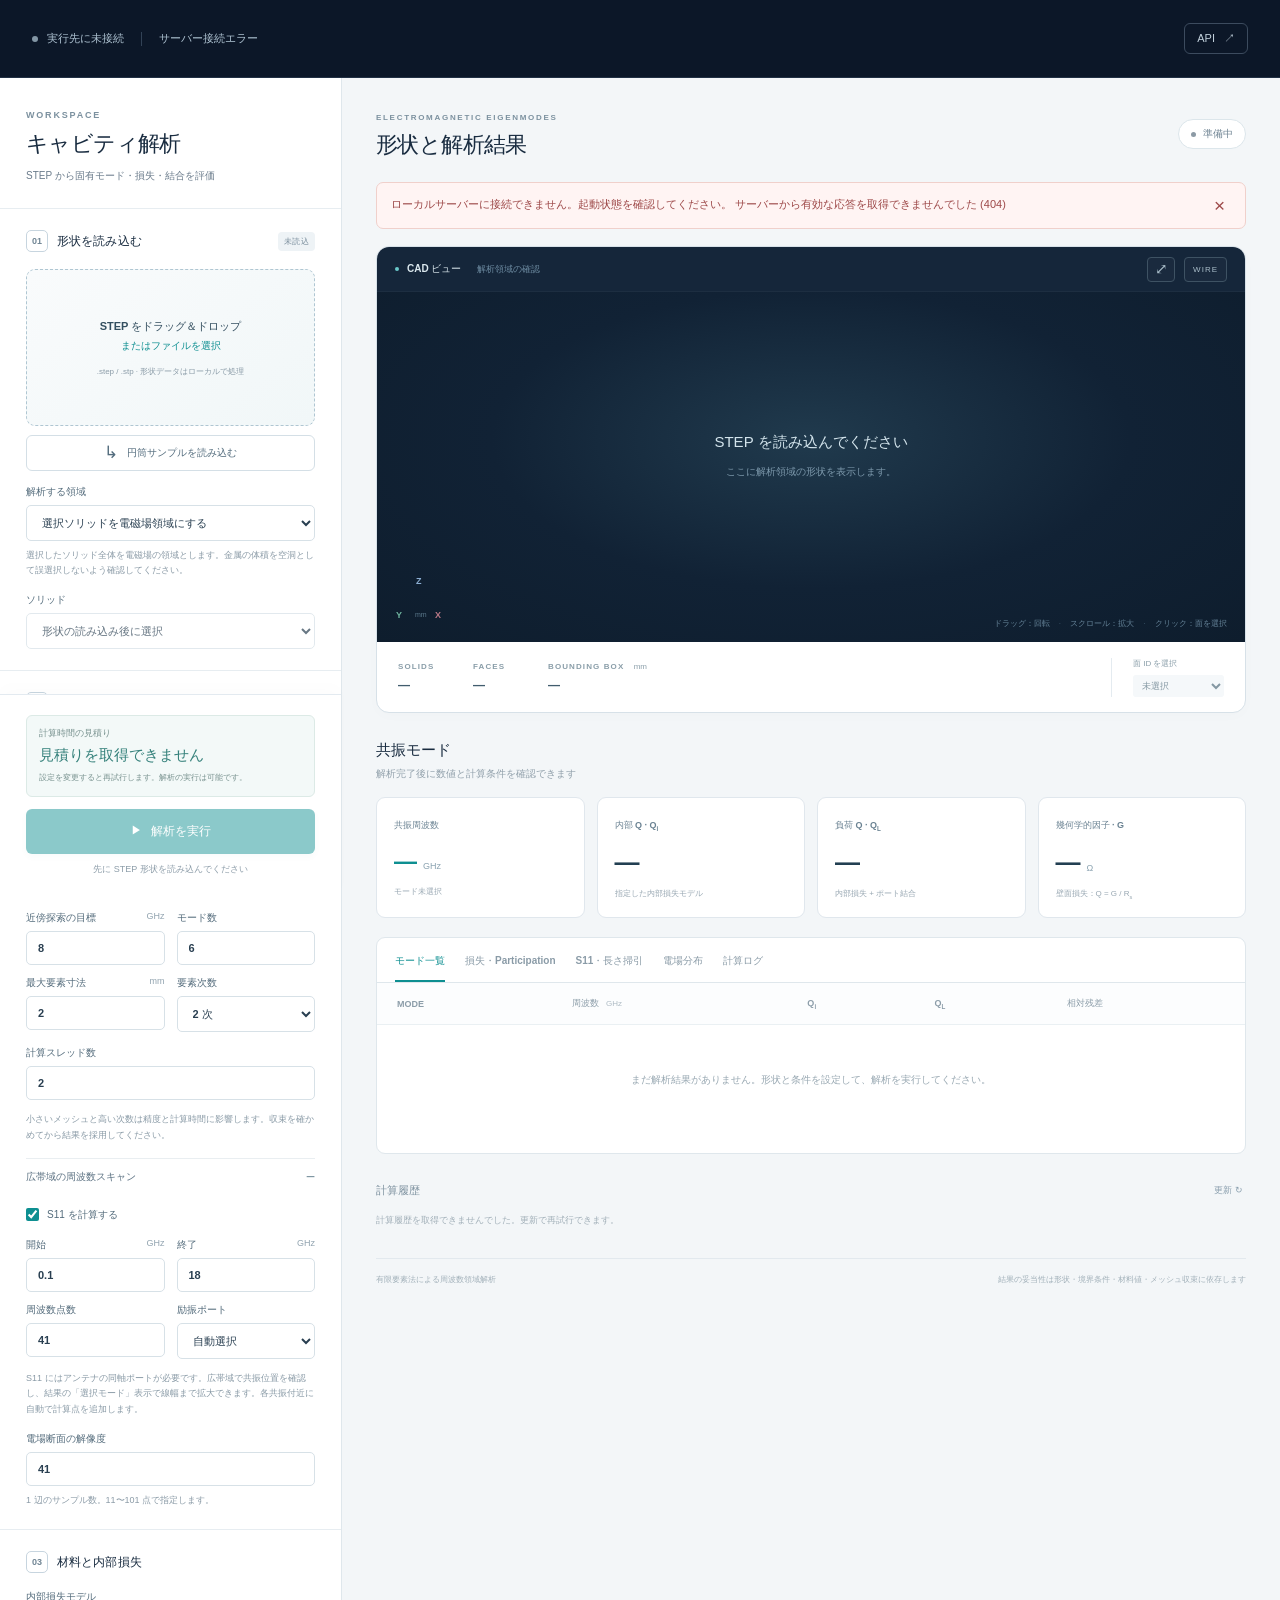
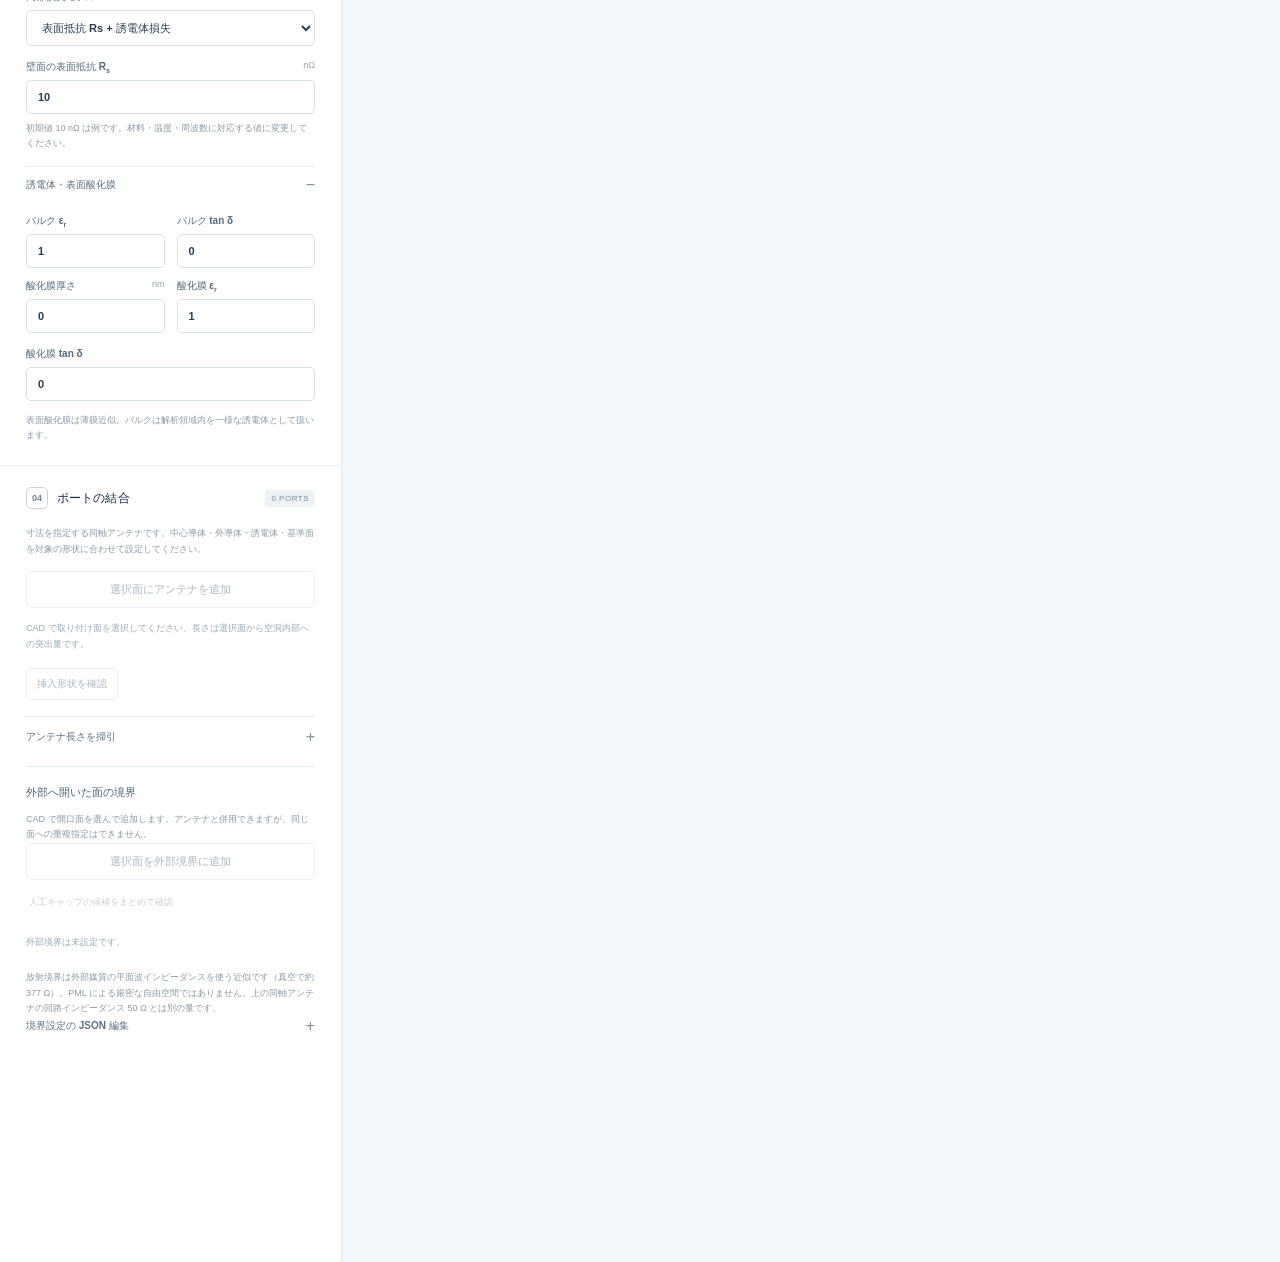
==== static/index.html @ 86bdd53c "Publish generic local cavity FEM simulator and browser entry" ====
<!doctype html>
<html lang="ja">
<head>
  <meta charset="utf-8">
  <meta name="viewport" content="width=device-width,initial-scale=1">
  <meta name="theme-color" content="#0c1728">
  <meta name="robots" content="noindex,nofollow">
  <title>キャビティ FEM 解析</title>
  <link rel="stylesheet" href="/static/style.css">
  <script src="/static/app.js" defer></script>
</head>
<body>
  <header class="app-header">
    <div class="header-detail"><span id="runtime-location" class="runtime-location" role="status" aria-live="polite" title="計算とデータ保存を行うPCを確認しています。"><span id="runtime-dot" class="local-dot checking" aria-hidden="true"></span><span id="runtime-label">実行先を確認中</span></span><span class="header-divider"></span><span id="solver-label">ソルバー接続中</span></div>
    <a class="header-link" href="/docs" target="_blank" rel="noreferrer">API <span aria-hidden="true">↗</span></a>
  </header>
  <main class="app-shell">
    <aside class="controls" aria-label="解析設定">
      <div class="sidebar-heading"><span class="eyebrow">WORKSPACE</span><h1>キャビティ解析</h1><p>STEP から固有モード・損失・結合を評価</p></div>
      <section class="control-section">
        <div class="section-heading"><span class="step-number">01</span><h2>形状を読み込む</h2><span id="geometry-badge" class="small-badge">未読込</span></div>
        <label id="drop-zone" class="drop-zone" tabindex="0" for="step-file">
          <strong>STEP をドラッグ＆ドロップ</strong><span>またはファイルを選択</span><small>.step / .stp · 形状データはローカルで処理</small>
        </label>
        <input id="step-file" type="file" accept=".step,.stp,.txt" hidden>
        <button id="example-button" class="button secondary wide" type="button"><span aria-hidden="true">↳</span> 円筒サンプルを読み込む</button>
        <div id="file-summary" class="file-summary" hidden><span class="file-icon">CAD</span><div><strong id="filename"></strong><small id="file-facts"></small></div><span class="check-icon">✓</span></div>
        <label class="field">解析する領域<select id="geometry-mode"><option value="metal_void">金属モデルから空隙を抽出</option><option value="vacuum_solid" selected>選択ソリッドを電磁場領域にする</option></select><span class="field-help" id="geometry-mode-help">選択したソリッドを電磁場領域として扱います。サンプルは半径 15 mm・高さ 20 mm の真空円筒です。</span></label>
        <label class="field">ソリッド<select id="solid-index"><option value="0">形状の読み込み後に選択</option></select></label>
      </section>
      <section class="control-section">
        <div class="section-heading"><span class="step-number">02</span><h2>固有モードとメッシュ</h2></div>
        <label class="field">解析の目的<select id="analysis-mode"><option value="resonance">共振・アンテナ結合・S11</option><option value="all_openings_qc">指定した全開口の流出電力・空洞 Qc</option></select></label>
        <p id="analysis-help" class="help-note">固有モードと内部損失を求め、同軸アンテナを指定した場合は S11 を計算します。</p>
        <label class="field">モードの探索<select id="mode-search"><option value="lowest">低い周波数から探索</option><option value="target">目標周波数付近を探索</option></select></label>
        <div class="field-grid"><label class="field">近傍探索の目標 <span class="unit">GHz</span><input id="target-ghz" type="number" value="8" min="0.001" max="1000" step="any" required></label><label class="field">モード数<input id="n-modes" type="number" value="6" min="1" max="12" step="1" required></label></div>
        <div class="field-grid"><label class="field">最大要素寸法 <span class="unit">mm</span><input id="maxh-mm" type="number" value="2" min="0.1" max="30" step="any" required></label><label class="field">要素次数<select id="order"><option value="1">1 次</option><option value="2" selected>2 次</option><option value="3">3 次</option></select></label></div>
        <label class="field">計算スレッド数<input id="threads" type="number" value="2" min="1" max="16" step="1" required></label>
        <p class="help-note">小さいメッシュと高い次数は精度と計算時間に影響します。収束を確かめてから結果を採用してください。</p>
        <details class="advanced" open><summary>広帯域の周波数スキャン</summary><div class="details-body">
          <label class="check-field"><input id="spectrum-enabled" type="checkbox" checked> S11 を計算する</label>
          <div class="field-grid"><label class="field">開始 <span class="unit">GHz</span><input id="spectrum-start-ghz" type="number" value="0.1" min="0.0001" step="any" required></label><label class="field">終了 <span class="unit">GHz</span><input id="spectrum-stop-ghz" type="number" value="18" min="0.0001" step="any" required></label></div>
          <div class="field-grid"><label class="field">周波数点数<input id="spectrum-points" type="number" value="41" min="5" max="401" step="1" required></label><label class="field">励振ポート<select id="driven-port"><option value="">自動選択</option></select></label></div>
          <p class="help-note">S11 にはアンテナの同軸ポートが必要です。広帯域で共振位置を確認し、結果の「選択モード」表示で線幅まで拡大できます。各共振付近に自動で計算点を追加します。</p>
        </div></details>
        <label class="field">電場断面の解像度<input id="field-resolution" type="number" value="41" min="11" max="101" step="1" required><span class="field-help">1 辺のサンプル数。11〜101 点で指定します。</span></label>
      </section>
      <section class="control-section">
        <div class="section-heading"><span class="step-number">03</span><h2>材料と内部損失</h2></div>
        <label class="field">内部損失モデル<select id="loss-model"><option value="tls_qres">TLS + 残留損失 Qres（係数を指定）</option><option value="surface_rs" selected>表面抵抗 Rs + 誘電体損失</option><option value="none">損失なし（Qi を推定しない）</option></select></label>
        <label id="rs-field" class="field">壁面の表面抵抗 R<sub>s</sub> <span class="unit">nΩ</span><input id="rs-nohm" type="number" value="10" min="0" step="any" placeholder="動作条件に対応する表面抵抗"><span class="field-help">初期値 10 nΩ は例です。材料・温度・周波数に対応する値に変更してください。</span></label>
        <details id="tls-settings" class="advanced" hidden><summary>TLS・温度・光子数の設定</summary><div class="details-body">
          <div class="field-grid"><label class="field">温度 <span class="unit">K</span><input id="temperature-k" type="number" value="0.02" min="0.000001" max="300" step="any" required></label><label class="field">平均光子数<input id="photon-number" type="number" value="1" min="0" step="any" required></label></div>
          <div class="field-grid"><label class="field">飽和光子数 n<sub>c</sub><input id="tls-nc" type="number" value="1" min="0.000001" step="any" required></label><label class="field">指数 β<input id="tls-beta" type="number" value="0.5" min="0.000001" max="2" step="any" required></label></div>
          <label id="qres-field" class="field">残留損失 Q<sub>res</sub><input id="q-res" type="number" min="1" step="any" placeholder="未設定"></label><p class="help-note">TLS 係数は対象材料の測定値やモデルに合わせて指定してください。初期値は材料の特性を表すものではありません。</p>
        </div></details>
        <details class="advanced" open><summary>誘電体・表面酸化膜</summary><div class="details-body">
          <div class="field-grid"><label class="field">バルク ε<sub>r</sub><input id="bulk-epsr" type="number" value="1" min="1" max="1000" step="any" required></label><label class="field">バルク tan δ<input id="bulk-tand" type="number" value="0" min="0" max="0.1" step="any" required></label></div>
          <div class="field-grid"><label class="field">酸化膜厚さ <span class="unit">nm</span><input id="oxide-thickness-nm" type="number" value="0" min="0" max="1000" step="any" required></label><label class="field">酸化膜 ε<sub>r</sub><input id="oxide-epsr" type="number" value="1" min="1" max="1000" step="any" required></label></div>
          <label class="field">酸化膜 tan δ<input id="oxide-tand" type="number" value="0" min="0" max="1" step="any" required></label>
          <p class="help-note">表面酸化膜は薄膜近似。バルクは解析領域内を一様な誘電体として扱います。</p>
        </div></details>
      </section>
      <section class="control-section port-section">
        <div class="section-heading"><span class="step-number">04</span><h2>ポートの結合</h2><span id="port-count" class="small-badge">0 PORTS</span></div>

        <p class="help-note antenna-preset">寸法を指定する同軸アンテナです。中心導体・外導体・誘電体・基準面を対象の形状に合わせて設定してください。</p>
        <button id="add-antenna-button" class="button secondary wide" type="button" disabled>選択面にアンテナを追加</button>
        <div id="antenna-list" class="antenna-list"><p class="empty-inline">CAD で取り付け面を選択してください。長さは選択面から空洞内部への突出量です。</p></div>
        <div class="antenna-preview-actions"><button id="preview-antennas" class="button secondary" type="button" disabled>挿入形状を確認</button><button id="restore-source" class="text-button" type="button" hidden>原形状に戻る</button></div>
        <details class="advanced"><summary>アンテナ長さを掃引</summary><div class="details-body">
          <label class="check-field"><input id="sweep-enabled" type="checkbox"> 複数の長さで Qc を計算する</label>
          <label class="field">掃引するアンテナ<select id="sweep-antenna"><option value="">アンテナを追加してください</option></select></label>
          <label class="field">突出長さの一覧 <span class="unit">mm</span><input id="sweep-lengths" type="text" value="0, 2, 4, 6, 8" placeholder="0, 2, 4, 6, 8"><span class="field-help">0 mm から指定可能。カンマで区切ります。壁面との衝突は計算前に確認されます。</span></label>
          <p class="help-note">前の長さの共振周波数に近いモードを追跡します。モード交差や強い混成では電場も確認してください。</p>
        </div></details>
        <div class="opening-controls">
          <h3>外部へ開いた面の境界</h3>
          <p class="help-note">CAD で開口面を選んで追加します。アンテナと併用できますが、同じ面への重複指定はできません。</p>
          <button id="add-port-button" class="button secondary wide" type="button" disabled>選択面を外部境界に追加</button>
          <button id="review-caps-button" class="text-button" type="button" disabled>人工キャップの候補をまとめて確認</button>
          <div id="cap-review" class="cap-review" hidden><p class="help-note">人工キャップは開口の候補です。実際の開口かどうかを確認して選択してください。形状中の全穴を検出した保証はありません。</p><div id="cap-review-list"></div><button id="apply-caps-button" class="button secondary small" type="button">選択した候補を追加</button><button id="cancel-caps-button" class="text-button" type="button">閉じる</button></div>
          <div id="port-list" class="port-list"><p class="empty-inline">外部境界は未設定です。</p></div>
          <p class="help-note">放射境界は外部媒質の平面波インピーダンスを使う近似です（真空で約 377 Ω）。PML による厳密な自由空間ではありません。上の同軸アンテナの回路インピーダンス 50 Ω とは別の量です。</p>
          <details class="advanced"><summary>境界設定の JSON 編集</summary><div class="details-body"><label class="field">外部境界の定義<textarea id="ports-json" rows="6" spellcheck="false" aria-describedby="port-help">[]</textarea></label><p id="port-help" class="help-note">変更は「JSON を適用」で上の境界カードへ反映します。計算にはカードに表示された設定を使用します。</p><button id="apply-ports-json" class="button secondary small" type="button">JSON を適用</button><span id="ports-json-state" class="field-help">カードと同期済み</span></div></details>
        </div>
      </section>
      <div class="run-area"><div id="preflight-estimate" class="estimate-box" role="status"><strong id="estimate-title">計算時間の見積り</strong><span id="estimate-duration">条件を確認中</span><small id="estimate-detail">形状・設定・過去の実測から推定します。</small></div><button id="run-button" class="button primary wide" type="button" disabled><span class="run-icon" aria-hidden="true">▶</span><span id="run-label">解析を実行</span></button><button id="cancel-button" class="button secondary wide" type="button" hidden>計算を停止</button><p id="run-hint">先に STEP 形状を読み込んでください</p></div>
    </aside>
    <div class="workspace">
      <div class="workspace-heading"><div><span class="eyebrow">ELECTROMAGNETIC EIGENMODES</span><h2>形状と解析結果</h2></div><span id="status-pill" class="status-pill"><span></span>準備中</span></div>
      <div id="work-progress" class="work-progress" role="status" hidden><strong id="work-progress-title"></strong><span id="work-progress-time"></span><small id="work-progress-detail"></small></div>
      <div id="notice" class="notice" role="status" hidden><span id="notice-text"></span><button id="notice-close" type="button" aria-label="通知を閉じる">×</button></div>
      <section class="viewer-card" aria-labelledby="viewer-title">
        <div class="card-toolbar"><div class="toolbar-title"><span class="panel-dot"></span><h3 id="viewer-title">CAD ビュー</h3><span id="viewer-subtitle">解析領域の確認</span></div><div class="toolbar-actions"><button id="reset-view" type="button" title="視点をリセット" aria-label="視点をリセット">⤢</button><button id="wire-toggle" type="button" aria-pressed="false" title="ワイヤーフレーム表示">WIRE</button></div></div>
        <div id="viewer-wrap" class="viewer-wrap"><canvas id="cad-canvas" aria-label="CAD 形状。ドラッグで回転、ホイールで拡大、面をクリックで選択。"></canvas>
          <div id="viewer-empty" class="viewer-empty"><h3>STEP を読み込んでください</h3><p>ここに解析領域の形状を表示します。</p></div>
          <div class="viewer-coordinate" aria-hidden="true"><span class="axis-x">X</span><span class="axis-y">Y</span><span class="axis-z">Z</span><small>mm</small></div><div class="viewer-legend">ドラッグ：回転 <i>·</i> スクロール：拡大 <i>·</i> クリック：面を選択</div>
          <div id="face-chip" class="face-chip" hidden>選択面 <strong id="selected-face">—</strong><button id="clear-face" type="button" aria-label="面選択を解除">×</button></div>
        </div>
        <div class="geometry-strip"><div><small>SOLIDS</small><strong id="solid-count">—</strong></div><div><small>FACES</small><strong id="face-count">—</strong></div><div class="extent-value"><small>BOUNDING BOX <span>mm</span></small><strong id="bbox-value">—</strong></div><div class="face-selector"><label for="face-select">面 ID を選択</label><select id="face-select" disabled><option value="">未選択</option></select></div></div>
      </section>
      <section class="results-section" aria-labelledby="results-title">
        <div class="results-heading"><div><h3 id="results-title">共振モード</h3><p id="results-subtitle">解析完了後に数値と計算条件を確認できます</p></div><div class="result-downloads"><a id="download-fields" class="button secondary small" href="#" download hidden>電磁界 VTU ↓</a><a id="download-results" class="button secondary small" href="#" download hidden>結果 JSON ↓</a></div></div>
        <div class="metrics-grid"><article class="metric"><span>共振周波数</span><div><strong id="metric-frequency">—</strong><small>GHz</small></div><p id="metric-mode">モード未選択</p></article><article class="metric"><span>内部 Q · Q<sub>i</sub></span><div><strong id="metric-qi">—</strong></div><p>指定した内部損失モデル</p></article><article class="metric"><span>負荷 Q · Q<sub>L</sub></span><div><strong id="metric-ql">—</strong></div><p>内部損失 + ポート結合</p></article><article class="metric"><span>幾何学的因子 · G</span><div><strong id="metric-g">—</strong><small>Ω</small></div><p>壁面損失：Q = G / R<sub>s</sub></p></article></div>
        <div class="result-card"><div class="tab-bar" role="tablist" aria-label="解析の詳細"><button class="tab active" id="tab-modes" role="tab" aria-selected="true" aria-controls="panel-modes" data-tab="modes" type="button">モード一覧</button><button class="tab" id="tab-loss" role="tab" aria-selected="false" aria-controls="panel-loss" data-tab="loss" type="button">損失・Participation</button><button class="tab" id="tab-spectrum" role="tab" aria-selected="false" aria-controls="panel-spectrum" data-tab="spectrum" type="button">S11・長さ掃引</button><button class="tab" id="tab-field" role="tab" aria-selected="false" aria-controls="panel-field" data-tab="field" type="button">電場分布</button><button class="tab" id="tab-log" role="tab" aria-selected="false" aria-controls="panel-log" data-tab="log" type="button">計算ログ<span id="log-active" hidden></span></button></div>
          <div id="panel-modes" class="tab-panel" role="tabpanel" aria-labelledby="tab-modes"><div class="table-scroll"><table class="data-table"><thead><tr><th>MODE</th><th>周波数 <small>GHz</small></th><th>Q<sub>i</sub></th><th>Q<sub>L</sub></th><th>相対残差</th></tr></thead><tbody id="modes-body"><tr><td colspan="5" class="table-empty">まだ解析結果がありません。形状と条件を設定して、解析を実行してください。</td></tr></tbody></table></div><div id="computation-facts" class="computation-facts" hidden></div><div id="mode-search-summary" class="mode-search-summary" hidden></div><div id="result-warnings" class="result-warnings" hidden></div></div>
          <div id="panel-loss" class="tab-panel" role="tabpanel" aria-labelledby="tab-loss" hidden><div class="loss-layout"><div><h4>電気エネルギーの participation</h4><p class="help-note">選択モードの電気エネルギーに対する割合。酸化膜は界面の電場から求める薄膜近似です。</p><div id="participation-results" class="participation-results"><p class="empty-inline">解析結果がありません</p></div></div><div><h4 id="port-results-title">各ポートの外部 Q · Qc</h4><p id="port-results-method" class="help-note">ポート境界での流出電力から評価します。</p><div id="port-energy-summary" class="port-energy-summary" hidden></div><div id="port-results"><p class="empty-inline">ポート未設定</p></div></div></div><p id="loss-method-note" class="method-note">Q<sub>L</sub><sup>−1</sup> = Q<sub>i</sub><sup>−1</sup> + Σ Q<sub>c,p</sub><sup>−1</sup>。未設定の損失パラメータは、数値として推定しません。</p></div>
          <div id="panel-spectrum" class="tab-panel plot-panel" role="tabpanel" aria-labelledby="tab-spectrum" hidden>
            <div class="plot-heading"><div><h4>反射係数 S11</h4><p id="spectrum-description" class="help-note">実計算した周波数応答を表示します。</p></div></div>
            <div class="field-view-controls"><label>表示量<select id="spectrum-quantity"><option value="db">振幅 / dB</option><option value="phase">位相 / °（−180〜180）</option></select></label><label>表示範囲<select id="spectrum-view"><option value="wide">広帯域</option><option value="mode">選択モードの ±20 線幅</option></select></label><label>共振モード<select id="spectrum-mode"><option value="">未計算</option></select></label></div><div id="spectrum-chart" class="scientific-chart"><p class="empty-inline">アンテナを設定して、S11 計算を実行してください。</p></div>
            <p class="help-note">|S11| がほぼ 1 でも、位相に共振が現れる場合があります。位相は −180°〜180° に折り返して表示します。</p><div id="spectrum-warnings" class="plot-warnings" hidden></div>
            <section class="sweep-results-section"><h4>アンテナ突出長さと Qc</h4><p id="sweep-description" class="help-note">長さ掃引を有効にすると、各長さの共振周波数と結合を比較できます。</p><div id="sweep-chart" class="scientific-chart"><p class="empty-inline">長さ掃引の結果はありません。</p></div><div id="sweep-table" class="table-scroll"></div><div id="sweep-warnings" class="plot-warnings" hidden></div></section>
          </div>
          <div id="panel-field" class="tab-panel plot-panel" role="tabpanel" aria-labelledby="tab-field" hidden>
            <div class="plot-heading"><div><h4>固有モードの電場強度 |E|</h4><p id="field-normalization" class="help-note">モードと断面を選択して電場分布を確認できます。</p></div><a id="download-field-json" class="button secondary small" href="#" download hidden>断面 JSON ↓</a></div>
            <div class="field-view-controls"><label>モード<select id="field-mode"><option value="">未計算</option></select></label><label>断面<select id="field-plane"><option value="xy">XY</option><option value="xz">XZ</option><option value="yz" selected>YZ</option></select></label><label>色スケール<select id="field-scale"><option value="linear">線形</option><option value="log">対数</option></select></label><span id="field-coordinate"></span></div>
            <div id="field-plot-wrap" class="field-plot-wrap"><canvas id="field-canvas" aria-label="有限要素計算による電場強度の断面分布"></canvas><p id="field-empty" class="field-empty">解析完了後に電場分布を表示します。</p></div>
            <div id="field-legend" class="field-legend" hidden><span id="field-min">0</span><span class="field-colorbar"></span><span id="field-max">—</span><small id="field-unit"></small></div>
            <p class="help-note">色のない領域は解析領域の外側です。固有モードの場は任意振幅で正規化されています。絶対的な励振電力に対する電場ではありません。</p>
          </div>
          <div id="panel-log" class="tab-panel log-panel" role="tabpanel" aria-labelledby="tab-log" hidden><div class="log-heading"><span id="log-stage">待機中</span><span id="elapsed-time"></span></div><pre id="job-log" tabindex="0">解析を実行すると、進行状況とソルバーの出力がここに表示されます。</pre></div>
        </div>
      </section>
      <section class="history-section"><div class="results-heading"><h3>計算履歴</h3><button id="refresh-jobs" class="text-button" type="button">更新 ↻</button></div><div id="job-history" class="job-history"><span class="empty-inline">保存された計算はありません</span></div></section>
      <footer class="workspace-footer"><span>有限要素法による周波数領域解析</span><span>結果の妥当性は形状・境界条件・材料値・メッシュ収束に依存します</span></footer>
    </div>
  </main>
</body>
</html>
---- static/style.css ----
:root{--navy:#0c1728;--navy-2:#15263a;--ink:#192c40;--muted:#6a7b8b;--line:#dfe7ec;--bg:#f3f6f8;--white:#fff;--accent:#0e8f91;--accent-soft:#e9f6f4;--cyan:#62d5cd;--error:#a83c42;--radius:13px;font-family:Inter,"Noto Sans JP",-apple-system,BlinkMacSystemFont,"Segoe UI",sans-serif;color:var(--ink);font-size:13px;font-synthesis:none}
*{box-sizing:border-box}body{margin:0;background:var(--bg)}button,input,select,textarea{font:inherit}button,a,input,select,textarea,summary,label[for]{-webkit-tap-highlight-color:transparent}button{cursor:pointer}button:disabled{cursor:not-allowed;opacity:.48}button:focus-visible,a:focus-visible,summary:focus-visible,label[tabindex]:focus-visible{outline:3px solid #70c6c7;outline-offset:3px}a{color:inherit;text-decoration:none}[hidden]{display:none!important}sub,sup{font-size:.7em}p{line-height:1.7}h1,h2,h3,h4,p{margin-top:0}
.app-header{height:78px;display:flex;align-items:center;padding:0 32px;gap:28px;background:var(--navy);color:#edf6fb;position:relative;z-index:3;border-bottom:1px solid #223145}.header-detail{display:flex;align-items:center;gap:9px;color:#aec2d1;font-size:11px;margin-left:auto}.local-dot{width:6px;height:6px;border-radius:50%;background:#62c8a7;box-shadow:0 0 0 4px #62c8a710}.header-divider{height:14px;width:1px;background:#324256;margin:0 8px}.header-link{font-size:11px;border:1px solid #3c4b5e;padding:7px 12px;border-radius:6px;color:#c2d1dc}.header-link span{margin-left:6px}
.app-shell{display:grid;grid-template-columns:342px minmax(0,1fr);max-width:1900px;margin:auto;min-height:calc(100vh - 78px)}.controls{background:#fff;border-right:1px solid var(--line);padding-top:28px}.sidebar-heading{padding:0 26px 24px}.eyebrow{font-size:9px;font-weight:750;letter-spacing:1.8px;color:#7c919f}.sidebar-heading h1{font-size:22px;letter-spacing:-.6px;margin:8px 0}.sidebar-heading p{color:var(--muted);font-size:10px;margin-bottom:0}.control-section{padding:21px 26px;border-top:1px solid #e7edf1}.section-heading{display:flex;align-items:center;gap:9px;margin-bottom:17px}.section-heading h2{font-size:12px;margin:0;font-weight:720;letter-spacing:.1px}.step-number{font-size:9px;border:1px solid #c7d5df;border-radius:5px;display:grid;place-items:center;width:22px;height:22px;color:#708594;font-weight:650}.small-badge{font-size:8px;letter-spacing:.5px;padding:4px 6px;border-radius:4px;background:#eef3f6;color:#798d9c;margin-left:auto;white-space:nowrap}.small-badge.loaded{background:var(--accent-soft);color:var(--accent)}
.drop-zone{min-height:157px;padding:19px 12px;display:flex;flex-direction:column;align-items:center;justify-content:center;border:1px dashed #afc6d2;border-radius:9px;background:linear-gradient(145deg,#f9fbfc,#f1f7f8);color:#6b98a5;text-align:center;cursor:pointer;transition:.2s}.drop-zone svg{margin-bottom:11px}.drop-zone strong{font-size:11px;color:#344f60;font-weight:600}.drop-zone>span{color:var(--accent);font-size:10px;margin:5px 0 13px}.drop-zone small{font-size:8px;color:#8b9ca8}.drop-zone:hover,.drop-zone.dragover{border-color:var(--accent);background:#eaf6f5}.drop-zone.busy{pointer-events:none;opacity:.5}
.button{display:inline-flex;align-items:center;justify-content:center;gap:9px;border:1px solid transparent;border-radius:6px;padding:10px 15px;font-size:11px;font-weight:650;line-height:1.4;transition:background .18s,transform .18s}.button:active:not(:disabled){transform:translateY(1px)}.button.wide{width:100%}.button.secondary{background:#fff;border-color:#d4dfe6;color:#536c7d}.button.secondary:hover:not(:disabled){background:#f5f9fa;border-color:#b2c9cf}.button.primary{background:var(--accent);color:white;box-shadow:0 3px 8px #0e8f9113}.button.primary:hover:not(:disabled){background:#087c7f}.button.small{padding:7px 11px;font-size:10px}.button#example-button{margin-top:9px;font-size:10px}.button#example-button span{font-size:17px;line-height:10px}
.file-summary{display:flex;gap:9px;align-items:center;margin-top:15px;padding:10px 0}.file-summary>div{min-width:0;flex:1}.file-summary strong{display:block;max-width:218px;font-size:10px;overflow:hidden;text-overflow:ellipsis;white-space:nowrap}.file-summary small{display:block;font-size:9px;color:var(--muted);margin-top:4px}.file-icon{font-size:8px;color:var(--accent);border:1px solid #b8d7d5;border-radius:4px;display:grid;place-items:center;width:32px;height:37px;background:#f3faf8}.check-icon{color:var(--accent)}
.field{display:block;font-size:10px;font-weight:600;color:#536b7b;position:relative;margin-top:14px}.field input,.field select,.field textarea{display:block;width:100%;margin-top:6px;border:1px solid #d7e1e7;border-radius:5px;padding:10px 11px;color:#293f51;background:#fff;outline:none;transition:border .15s,box-shadow .15s;font-size:11px;min-width:0}.field select{padding-right:19px;text-overflow:ellipsis}.field textarea{font-family:ui-monospace,SFMono-Regular,Consolas,monospace;font-size:10px;line-height:1.75;resize:vertical;background:#f8fafb}.field input:focus,.field select:focus,.field textarea:focus{border-color:#52aaad;box-shadow:0 0 0 3px #138a8a0a}.field input::placeholder{font-size:9px;color:#a2aeb7}.field .unit{float:right;font-size:9px;color:#91a3af;font-weight:400}.field-help{display:block;font-weight:400;color:#8a9aa6;font-size:9px;line-height:1.7;margin-top:7px}.field-grid{display:grid;grid-template-columns:1fr 1fr;gap:12px}.field-grid .field{margin-top:11px}.help-note{color:#899aa6;font-size:9px;line-height:1.75;margin:12px 0 0}.help-note a{color:var(--accent);text-decoration:underline}
.advanced{margin-top:14px}.advanced>summary{cursor:pointer;font-size:10px;font-weight:600;color:#5b7182;list-style:none;padding:9px 0;border-top:1px solid #e9eef1;display:flex;align-items:center;justify-content:space-between}.advanced>summary::after{content:"+";font-size:16px;color:#7b939f;font-weight:400}.advanced[open]>summary::after{content:"−"}.details-body>.help-note:first-child{margin-top:3px}.code-help{overflow-wrap:anywhere;line-height:1.8}.port-section .advanced{margin-top:0}.port-section .advanced>summary{border:0;padding:0}.port-section .details-body .button{margin-top:14px;font-size:10px}
.run-area{padding:20px 26px 23px;border-top:1px solid #e3eaf0;background:#fff;position:sticky;bottom:0;z-index:2;box-shadow:0 -8px 15px #1a2a3803}.run-area .primary{font-size:12px;padding:13px}.run-icon{font-size:11px}.run-area p{font-size:9px;text-align:center;color:#8d9da9;margin:8px 0 0}
.workspace{padding:30px 34px 20px;min-width:0}.workspace-heading{display:flex;align-items:center;justify-content:space-between;margin-bottom:22px;gap:20px}.workspace-heading .eyebrow{font-size:8px;letter-spacing:1.7px}.workspace-heading h2{font-size:22px;font-weight:650;letter-spacing:-.6px;margin:7px 0 0}.status-pill{background:#fff;border:1px solid #dce6eb;display:flex;align-items:center;gap:7px;border-radius:20px;font-size:10px;padding:7px 12px;color:#6e8392;white-space:nowrap}.status-pill>span{width:5px;height:5px;border-radius:50%;background:#8c9aa5}.status-pill.ready>span,.status-pill.completed>span{background:#18a28b}.status-pill.running>span,.status-pill.queued>span{background:#0c9da7;box-shadow:0 0 0 3px #e4f8f6;animation:pulse 1.5s infinite}.status-pill.failed>span{background:#bd4f55}
.notice{padding:12px 14px;margin-bottom:17px;background:#f0f8f7;border:1px solid #badbd4;border-radius:7px;display:flex;align-items:flex-start;gap:12px;font-size:11px;color:#3b7369;line-height:1.7;overflow-wrap:anywhere}.notice.error{background:#fff4f3;border-color:#f0d0cb;color:#9d4848}.notice button{margin-left:auto;background:none;border:0;color:inherit;font-size:19px;line-height:1;flex:none}
.viewer-card{border:1px solid #d7e1e8;border-radius:var(--radius);overflow:hidden;background:#fff;box-shadow:0 3px 14px #203c5004}.card-toolbar{height:45px;background:var(--navy-2);color:#c6d7e2;padding:0 18px;display:flex;align-items:center;justify-content:space-between;border-bottom:1px solid #ffffff09}.toolbar-title{display:flex;align-items:center;gap:8px}.toolbar-title h3{font-size:10px;font-weight:550;margin:0;color:#dbe8ee}.panel-dot{width:4px;height:4px;background:#69c8c9;border-radius:50%}.toolbar-title>span:last-child{font-size:9px;color:#6e8ca2;margin-left:8px}.toolbar-actions{display:flex;align-items:center;gap:9px}.toolbar-actions button{height:25px;min-width:28px;background:#ffffff05;border:1px solid #3e5263;border-radius:4px;color:#a9bdc9;font-size:15px}.toolbar-actions button:last-child{font-size:8px;letter-spacing:1px;padding:0 8px}.toolbar-actions button[aria-pressed=true]{background:#2d6970;color:#d2fbf5;border-color:#4f999b}
.viewer-wrap{height:350px;background:radial-gradient(ellipse at 50% 42%,#203a4d 0,#112235 52%,#0e1d2d 100%);position:relative;overflow:hidden}#cad-canvas{width:100%;height:100%;display:block;touch-action:none;cursor:grab}#cad-canvas:active{cursor:grabbing}.viewer-empty{position:absolute;inset:0;display:flex;flex-direction:column;align-items:center;justify-content:center;text-align:center;pointer-events:none;padding-bottom:20px}.viewer-empty h3{font-size:18px;letter-spacing:1px;font-weight:400;color:#d3e4ec;margin:19px 0 11px}.viewer-empty p{font-size:10px;color:#7d99ac;line-height:1.9;margin:0}
.viewer-coordinate{position:absolute;left:19px;bottom:22px;width:45px;height:44px;font-size:9px;pointer-events:none}.viewer-coordinate span{position:absolute;font-weight:700}.axis-x{color:#ba7987;bottom:0;right:0}.axis-y{color:#71b7a1;bottom:0;left:0}.axis-z{color:#8caed2;top:0;left:20px}.viewer-coordinate small{position:absolute;bottom:2px;left:19px;font-size:7px;color:#5b798c}.viewer-legend{position:absolute;bottom:13px;right:18px;color:#658398;font-size:8px;pointer-events:none}.viewer-legend i{font-style:normal;margin:0 7px;color:#405b70}.face-chip{position:absolute;left:17px;top:15px;display:flex;align-items:center;gap:7px;border:1px solid #43898b;background:#183f47dd;color:#afdcd7;font-size:10px;border-radius:5px;padding:7px 9px}.face-chip strong{color:#9df4dc}.face-chip button{border:0;background:none;color:#7da8ad;line-height:1;font-size:16px;margin-left:5px}
.geometry-strip{display:flex;align-items:center;gap:30px;min-height:70px;padding:15px 21px}.geometry-strip>div:not(:last-child){min-width:45px}.geometry-strip small{display:block;letter-spacing:1.1px;font-size:8px;color:#8a9ea9;font-weight:600}.geometry-strip small span{letter-spacing:0;margin-left:6px;font-weight:400}.geometry-strip strong{display:block;font-weight:550;font-size:12px;margin-top:7px;font-variant-numeric:tabular-nums;color:#425d6e}.face-selector{margin-left:auto;border-left:1px solid #e4ebf0;padding-left:21px;display:flex;flex-direction:column;gap:6px}.face-selector label{font-size:8px;color:#8a9ea9}.face-selector select{border:0;background:#f1f6f8;font-size:9px;color:#526d7d;max-width:140px;border-radius:3px;padding:5px;min-width:91px}
.results-section{margin-top:28px}.results-heading{display:flex;align-items:center;justify-content:space-between;gap:12px;margin-bottom:15px}.results-heading h3{font-size:15px;font-weight:650;margin:0}.results-heading p{font-size:10px;color:#91a0ab;margin:5px 0 0}.metrics-grid{display:grid;grid-template-columns:repeat(4,minmax(0,1fr));gap:12px;margin-bottom:19px}.metric{padding:18px 17px 15px;border:1px solid #e0e7ed;border-radius:9px;background:#fff;min-width:0}.metric>span{font-size:9px;font-weight:550;color:#6a8292;white-space:nowrap}.metric>div{margin:16px 0 10px;display:flex;gap:7px;align-items:baseline}.metric strong{font-size:25px;font-weight:550;letter-spacing:-.9px;color:#223f52;font-variant-numeric:tabular-nums;white-space:nowrap}.metric:first-child strong{color:var(--accent)}.metric small{font-size:9px;color:#8aa2b0}.metric p{font-size:8px;color:#98a7b2;margin:0;white-space:nowrap}.metric strong.unset{font-size:15px;letter-spacing:0;line-height:30px;color:#8a9da9}
.result-card{background:#fff;border:1px solid var(--line);border-radius:9px;overflow:hidden}.tab-bar{display:flex;align-items:center;border-bottom:1px solid var(--line);padding:0 18px;gap:25px;overflow-x:auto}.tab{border:0;background:none;white-space:nowrap;font-size:10px;font-weight:600;color:#8a9ba7;padding:16px 0 14px;position:relative}.tab.active{color:var(--accent)}.tab.active:after{content:"";position:absolute;height:2px;bottom:0;left:0;right:0;background:var(--accent)}#log-active{display:inline-block;width:5px;height:5px;border-radius:50%;background:var(--accent);margin-left:5px;vertical-align:2px;animation:pulse 1.5s infinite}.tab-panel{min-height:170px}
.table-scroll{overflow-x:auto}.data-table{width:100%;border-collapse:collapse;text-align:left;white-space:nowrap;font-size:11px;font-variant-numeric:tabular-nums}.data-table th{font-size:9px;color:#8c9da9;font-weight:550;padding:14px 20px;background:#fcfdfe;border-bottom:1px solid #eaf0f3}.data-table th small{font-size:8px;font-weight:400;margin-left:5px;color:#adbac3}.data-table td{padding:15px 20px;border-bottom:1px solid #edf1f4;color:#496679}.data-table tbody tr:last-child td{border-bottom:0}.data-table .table-empty{text-align:center;padding:46px 20px;font-size:10px;color:#98a8b2;white-space:normal;line-height:1.8}.data-table .mode-row{cursor:pointer}.data-table .mode-row:hover{background:#f6fbfb}.data-table .mode-row.selected{background:#eff9f7}.data-table .mode-row td:first-child{font-size:10px;font-weight:600;color:#708898}.mode-dot{display:inline-block;width:5px;height:5px;border-radius:50%;background:#bcccd4;vertical-align:2px;margin-right:9px}.selected .mode-dot{background:var(--accent)}.data-table .number-main{font-weight:650;color:#30546b}
.computation-facts{padding:12px 20px;background:#fbfcfd;border-top:1px solid #edf1f4;display:flex;gap:20px;flex-wrap:wrap;font-size:8px;color:#8e9eaa}.computation-facts strong{font-weight:550;color:#5b7384;margin-left:5px;font-variant-numeric:tabular-nums}.result-warnings{border-top:1px solid #edf1f4;background:#fffdf5;padding:12px 20px;font-size:10px;color:#9d884c;line-height:1.8}.result-warnings p{margin:3px 0}
.loss-layout{display:grid;grid-template-columns:1.1fr 1fr;gap:30px;padding:23px 22px}.loss-layout>div+div{border-left:1px solid #e5ecef;padding-left:25px}.tab-panel h4{font-size:11px;font-weight:600;color:#4a6678;margin-bottom:9px}.loss-layout .help-note{margin:0;min-height:34px}.empty-inline{font-size:10px;color:#98a8b2;line-height:1.8;margin:20px 0}.method-note{border-top:1px solid #edf1f4;margin:0;padding:13px 22px;font-size:9px;color:#92a2ad;line-height:1.7}.participation-row{display:flex;align-items:center;justify-content:space-between;gap:15px;font-size:10px;margin-top:18px}.participation-row span{color:#7d94a2}.participation-row strong{font-variant-numeric:tabular-nums;font-size:12px;font-weight:500;color:#3f687a}.participation-track{height:3px;border-radius:4px;background:#edf4f5;margin-top:9px;overflow:hidden}.participation-track i{display:block;height:100%;min-width:2px;background:#55aaa6}.port-result{display:flex;align-items:center;justify-content:space-between;padding:14px 0;border-bottom:1px solid #edf1f4;font-size:10px;color:#7d94a2}.port-result strong{font-size:13px;font-weight:500;color:#3f687a}.port-result:last-child{border:0}
.log-panel{background:#122334;color:#8da9bb;padding:0}.log-heading{padding:12px 20px;border-bottom:1px solid #ffffff0d;display:flex;align-items:center;justify-content:space-between;color:#77c4bc;font-size:10px}.log-heading>span+span{font-size:9px;color:#5e8197}#job-log{margin:0;padding:18px 20px;font:10px/1.9 ui-monospace,SFMono-Regular,Consolas,monospace;max-height:400px;min-height:150px;overflow:auto;white-space:pre-wrap;word-break:break-word;color:#8ca9bb}
.history-section{margin-top:27px}.history-section .results-heading{margin-bottom:12px}.history-section h3{font-size:11px;color:#7d919f}.text-button{background:none;border:0;color:#8a9fae;font-size:9px;padding:3px}.job-history{display:flex;flex-direction:column;gap:7px}.job-history>.empty-inline{margin:0;font-size:9px;color:#a1afb8}.history-item{display:flex;width:100%;align-items:center;gap:14px;border:1px solid #dfe8ee;border-radius:6px;background:#fafcfd;text-align:left;padding:10px 12px;transition:.15s}.history-item:hover{background:#fff;border-color:#a6cccb}.history-state{width:5px;height:5px;background:#9daeb9;border-radius:50%;flex:none}.history-state.completed{background:#34a293}.history-state.running,.history-state.queued{background:#50a9c2}.history-state.failed{background:#c67e7e}.history-title{flex:1;color:#587387;font-size:9px;overflow:hidden;text-overflow:ellipsis;white-space:nowrap}.history-meta{color:#9badb9;font-size:8px;white-space:nowrap}.history-arrow{color:#91a8b5;font-size:12px}.workspace-footer{display:flex;justify-content:space-between;gap:15px;font-size:8px;color:#a1b0b9;margin-top:30px;border-top:1px solid #e2e9ee;padding-top:14px;line-height:1.8}
.result-downloads{display:flex;gap:7px;flex-wrap:wrap;justify-content:flex-end}#cancel-button{margin-top:8px;font-size:10px}.participation-results>.advanced{margin-top:24px}.participation-results>.advanced table td{padding:8px 3px;font-size:9px}.metric:first-child strong{font-size:23px}.history-state.cancelled{background:#aa9c80}
@keyframes pulse{50%{opacity:.35}}
@media(min-width:1600px){.workspace{padding:38px 48px}.viewer-wrap{height:430px}.app-shell{grid-template-columns:370px minmax(0,1fr)}.controls .control-section,.sidebar-heading,.run-area{padding-left:32px;padding-right:32px}.metric strong{font-size:30px}.metric{padding:22px}.app-header{padding:0 38px}}
@media(max-width:1180px){.app-shell{grid-template-columns:300px minmax(0,1fr)}.workspace{padding:28px 22px}.controls .control-section,.sidebar-heading,.run-area{padding-left:21px;padding-right:21px}.metrics-grid{gap:9px}.metric{padding:15px 11px}.metric strong{font-size:21px}.metric>span{font-size:8px}.metric p{font-size:7px}.geometry-strip{gap:18px;padding:15px}.face-selector{padding-left:12px}.toolbar-title>span:last-child{display:none}.data-table th,.data-table td{padding-left:15px;padding-right:15px}.tab-bar{gap:20px}.viewer-wrap{height:325px}}
@media(max-width:960px){.app-shell{grid-template-columns:275px minmax(0,1fr)}.workspace{padding:24px 18px}.controls .control-section,.sidebar-heading,.run-area{padding-left:17px;padding-right:17px}.header-detail{font-size:10px}.header-divider{margin:0 4px}.metrics-grid{grid-template-columns:repeat(2,minmax(0,1fr))}.metric{padding:16px}.metric strong{font-size:25px}.metric>span{font-size:9px}.metric p{font-size:8px}.metric>div{margin:11px 0 8px}.geometry-strip{flex-wrap:wrap;gap:18px}.face-selector{border:0;padding-left:0}.geometry-strip .extent-value{margin-right:auto}.viewer-wrap{height:310px}.loss-layout{grid-template-columns:1fr;gap:24px}.loss-layout>div+div{padding-left:0;border:0;border-top:1px solid #e5ecef;padding-top:22px}.loss-layout .help-note{min-height:0}.tab-bar{gap:18px;padding:0 15px}.tab{font-size:9px}.workspace-footer{flex-direction:column;gap:4px}}
@media(max-width:720px){.app-header{height:67px;padding:0 18px;gap:12px}.header-detail{font-size:9px;gap:6px}.header-detail .header-divider,#solver-label{display:none}.header-link{font-size:9px;padding:6px 8px}.app-shell{display:flex;flex-direction:column}.controls{border-right:0;padding-top:23px}.sidebar-heading{padding:0 22px 20px}.sidebar-heading h1{font-size:21px}.controls .control-section{padding:20px 22px}.control-section .drop-zone{min-height:130px}.controls .control-section:first-of-type{display:grid;grid-template-columns:1fr 1fr;gap:0 15px}.controls .control-section:first-of-type .section-heading,.drop-zone,.file-summary{grid-column:1/-1}.controls .control-section:first-of-type #example-button{grid-column:1/-1}.controls .control-section:first-of-type .field{min-width:0}.field input,.field select,.field textarea{font-size:12px}.field-grid{gap:18px}.field-help{font-size:9px}.run-area{position:static;padding:19px 22px;box-shadow:none}.workspace{padding:25px 17px}.workspace-heading h2{font-size:20px}.viewer-wrap{height:310px}.viewer-empty h3{font-size:16px}.viewer-legend{font-size:7px;right:12px}.geometry-strip{gap:18px}.face-selector{margin-left:0;flex-basis:100%;display:flex;flex-direction:row;align-items:center;border-top:1px solid #edf1f4;padding-top:11px}.face-selector label{margin-right:8px}.face-selector select{flex:1;max-width:none}.results-section{margin-top:23px}.metric strong{font-size:25px}.tab-bar{gap:24px;padding:0 18px}.tab{font-size:10px}.data-table th,.data-table td{padding:14px}.data-table .table-empty{padding:35px 20px}.workspace-footer{margin-top:25px}.loss-layout{padding:21px 18px}.history-meta{max-width:100px;overflow:hidden;text-overflow:ellipsis}.toolbar-title>span:last-child{display:block}.viewer-coordinate{left:13px}.metric p{font-size:8px}}
@media(prefers-reduced-motion:reduce){*{animation:none!important;transition:none!important}}

/* Parametric antenna controls and computed visualizations. */
.check-field{display:flex;align-items:center;gap:8px;margin:12px 0 4px;font-size:10px;color:#536b7b;cursor:pointer;line-height:1.6}.check-field input{accent-color:var(--accent);margin:0;width:13px;height:13px}
.antenna-preset{margin:0 0 13px}.antenna-list{margin-top:12px}.antenna-list>.empty-inline{font-size:9px;margin:10px 0 15px}.antenna-card{background:#f8fbfc;border:1px solid #d9e6ec;border-radius:7px;padding:12px;margin-top:10px}.antenna-card-heading{display:flex;align-items:center;gap:8px}.antenna-card-heading strong{font-size:8px;font-weight:700;letter-spacing:1px;color:#277f85}.antenna-card-heading>span{font-size:8px;color:#899da9;margin-left:auto}.antenna-card-heading>button{padding:0 2px;font-size:17px;color:#8ba1ae}.antenna-card .field{font-size:9px}.antenna-card .field-grid{gap:9px}.antenna-card .field input{padding:8px 7px;font-size:10px}.antenna-card .advanced>summary{font-size:9px}.antenna-card .help-note{font-size:8px}.antenna-preview-actions{display:flex;align-items:center;gap:10px;justify-content:space-between;margin:12px 0}.antenna-preview-actions .button{font-size:10px;padding:8px 10px}.port-section>.advanced{margin-top:16px}.port-section>.advanced>summary{border-top:1px solid #e9eef1;padding-top:11px}
.plot-panel{padding:24px 22px}.plot-heading{display:flex;justify-content:space-between;align-items:flex-start;gap:16px;margin-bottom:17px}.plot-heading h4{margin-bottom:5px}.plot-heading .help-note{margin:0;overflow-wrap:anywhere}.scientific-chart{min-height:150px;display:flex;align-items:center;justify-content:center;border-radius:8px;background:#fbfdfe;border:1px solid #e4edf1;margin-top:16px;overflow:hidden}.scientific-chart svg{display:block;width:100%;height:auto;max-height:400px}.scientific-chart>.empty-inline{padding:30px 22px;text-align:center;font-size:10px}.plot-warnings{padding:11px 14px;background:#fffdf4;border:1px solid #eee7cf;border-radius:5px;font-size:9px;color:#968452;margin-top:15px;line-height:1.8}.plot-warnings p{margin:4px 0}.sweep-results-section{border-top:1px solid #e3ecf0;padding-top:23px;margin-top:25px}.sweep-results-section>.help-note{margin-top:5px}.sweep-results-section .data-table{margin-top:17px}.sweep-results-section .data-table th,.sweep-results-section .data-table td{padding:12px 10px;font-size:10px}
.field-view-controls{display:flex;align-items:flex-end;gap:15px;margin-bottom:16px;flex-wrap:wrap}.field-view-controls label{font-size:9px;color:#78909f;display:flex;gap:7px;flex-direction:column}.field-view-controls select{border:1px solid #d6e3e9;background:#fff;border-radius:5px;padding:7px 9px;font-size:10px;color:#3f6578;min-width:83px}.field-view-controls label:first-child select{min-width:180px}.field-view-controls>span{font-size:10px;color:#8aa1af;padding-bottom:8px;margin-left:auto;font-variant-numeric:tabular-nums}.field-plot-wrap{height:340px;border:1px solid #e1ebef;border-radius:8px;position:relative;background:#fbfdfe;overflow:hidden}#field-canvas{width:100%;height:340px;display:block}.field-empty{position:absolute;inset:0;display:flex;justify-content:center;align-items:center;margin:0;text-align:center;font-size:11px;color:#94a9b6;padding:25px;background:#fbfdfe}.field-legend{display:flex;align-items:center;justify-content:center;gap:12px;margin:15px 0 5px;font-size:9px;color:#688596;font-variant-numeric:tabular-nums}.field-colorbar{height:7px;width:180px;border-radius:3px;background:linear-gradient(90deg,rgb(14,29,47),rgb(28,82,117),rgb(28,150,157),rgb(113,208,175),rgb(245,225,116))}.field-legend small{font-size:8px;color:#93a7b4;max-width:180px}.tab-bar{gap:20px}
@media(max-width:960px){.plot-panel{padding:20px 17px}.field-view-controls{gap:11px}.field-view-controls>span{margin-left:0}.tab-bar{gap:17px}.tab{font-size:9px}.field-legend{flex-wrap:wrap;gap:9px}.field-legend small{max-width:none}}
@media(max-width:720px){.antenna-card .field input{font-size:12px}.antenna-card .field{font-size:10px}.plot-panel{padding:20px 12px}.field-view-controls label:first-child{width:100%}.field-view-controls label:first-child select{min-width:0;width:100%}.field-colorbar{width:135px}.tab-bar{gap:22px}.tab{font-size:10px}}
.mode-search-summary{padding:14px 20px;border-top:1px solid #e2ecee;background:#f3faf8}.search-facts{display:flex;gap:12px 20px;flex-wrap:wrap;font-size:9px;color:#688c8a;line-height:1.7}.search-facts strong{font-weight:600;color:#32817e}.mode-search-summary>.help-note{margin-top:7px;color:#7c9793}
.mode-kind{display:inline-block;margin-left:9px;padding:3px 5px;border-radius:4px;font-size:8px;font-weight:500;line-height:1.3;color:#72918f;background:#edf6f3;border:1px solid #dcece7;vertical-align:1px}.mode-kind.feed_dominated{color:#9a793b;background:#fcf6e8;border-color:#eee1c0}.mode-kind.strongly_damped{color:#a46368;background:#fcf0f1;border-color:#efd9dd}.mode-kind.unclassified{color:#8a9ca7;background:#f1f5f7;border-color:#e2eaee}.app-header{gap:15px}.opening-controls{border-top:1px solid #e3ecef;padding-top:18px;margin-top:20px}.opening-controls h3{font-size:11px;color:#4a6678;margin-bottom:9px}.opening-controls>.text-button{margin:12px 0 0;text-align:left;line-height:1.7}.port-card .antenna-card-heading>button{margin-left:auto}.port-card .field select{font-size:10px;padding:8px}.port-card .field input{min-width:0}.cap-review{background:#f1f8f6;border:1px solid #d6e7e1;border-radius:6px;padding:11px;margin-top:11px}.cap-review .check-field{font-size:9px}.cap-review .button{margin-top:12px}.cap-review>.text-button{margin-left:10px}.port-list>.empty-inline{font-size:9px}.estimate-box{display:flex;flex-direction:column;gap:6px;padding:11px 12px;background:#f3f9f8;border:1px solid #dceae6;border-radius:6px;margin-bottom:12px;color:#77918e}.estimate-box strong{font-size:9px;font-weight:550}.estimate-box>span{font-size:15px;color:#35817b;font-variant-numeric:tabular-nums}.estimate-box small{font-size:8px;line-height:1.7;overflow-wrap:anywhere}.work-progress{border:1px solid #cfe3df;background:#f1f9f6;padding:14px 17px;border-radius:7px;margin:0 0 16px;display:flex;flex-wrap:wrap;gap:7px 16px;color:#56887e}.work-progress strong{font-size:11px}.work-progress>span{font-size:11px;margin-left:auto;font-variant-numeric:tabular-nums}.work-progress>small{width:100%;font-size:9px;line-height:1.8;overflow-wrap:anywhere}.history-item .history-meta{max-width:370px;font-variant-numeric:tabular-nums}.port-energy-summary{display:grid;grid-template-columns:1fr 1fr;gap:10px;margin:15px 0}.port-energy-summary>div{background:#f4f9fa;padding:10px;border-radius:5px}.port-energy-summary span{display:block;font-size:8px;color:#829ba6}.port-energy-summary strong{display:block;font-size:11px;color:#477c82;margin-top:6px;font-weight:550;font-variant-numeric:tabular-nums}#port-results .data-table td,#port-results .data-table th{padding:12px 8px;font-size:9px}.port-result-detail{display:block;font-size:8px;color:#91a5af;margin-top:6px}.header-detail{margin-left:auto}
@media(max-width:960px){.history-item{flex-wrap:wrap;gap:8px}.history-item .history-title{min-width:65%}.history-item .history-meta{margin-left:19px;max-width:none;white-space:normal;line-height:1.6}.history-arrow{margin-left:auto}.header-detail{font-size:9px}}
@media(max-width:720px){.app-header{height:auto;min-height:75px;padding-top:12px;padding-bottom:12px;flex-wrap:wrap;gap:9px}.header-detail{margin-left:auto}.header-link{font-size:9px!important}.work-progress>span{width:100%;margin-left:0;line-height:1.7}.port-card .field select{font-size:12px}}

.runtime-location{display:inline-flex;align-items:center;gap:9px;white-space:nowrap}.runtime-location .local-dot.checking{background:#8396a5;box-shadow:none}.runtime-location .local-dot.remote{background:#82b9d3;box-shadow:0 0 0 4px #82b9d310}

.app-header .header-detail{margin-left:0;margin-right:auto}.viewer-empty h3{font-size:15px;letter-spacing:0;margin:0 0 10px}
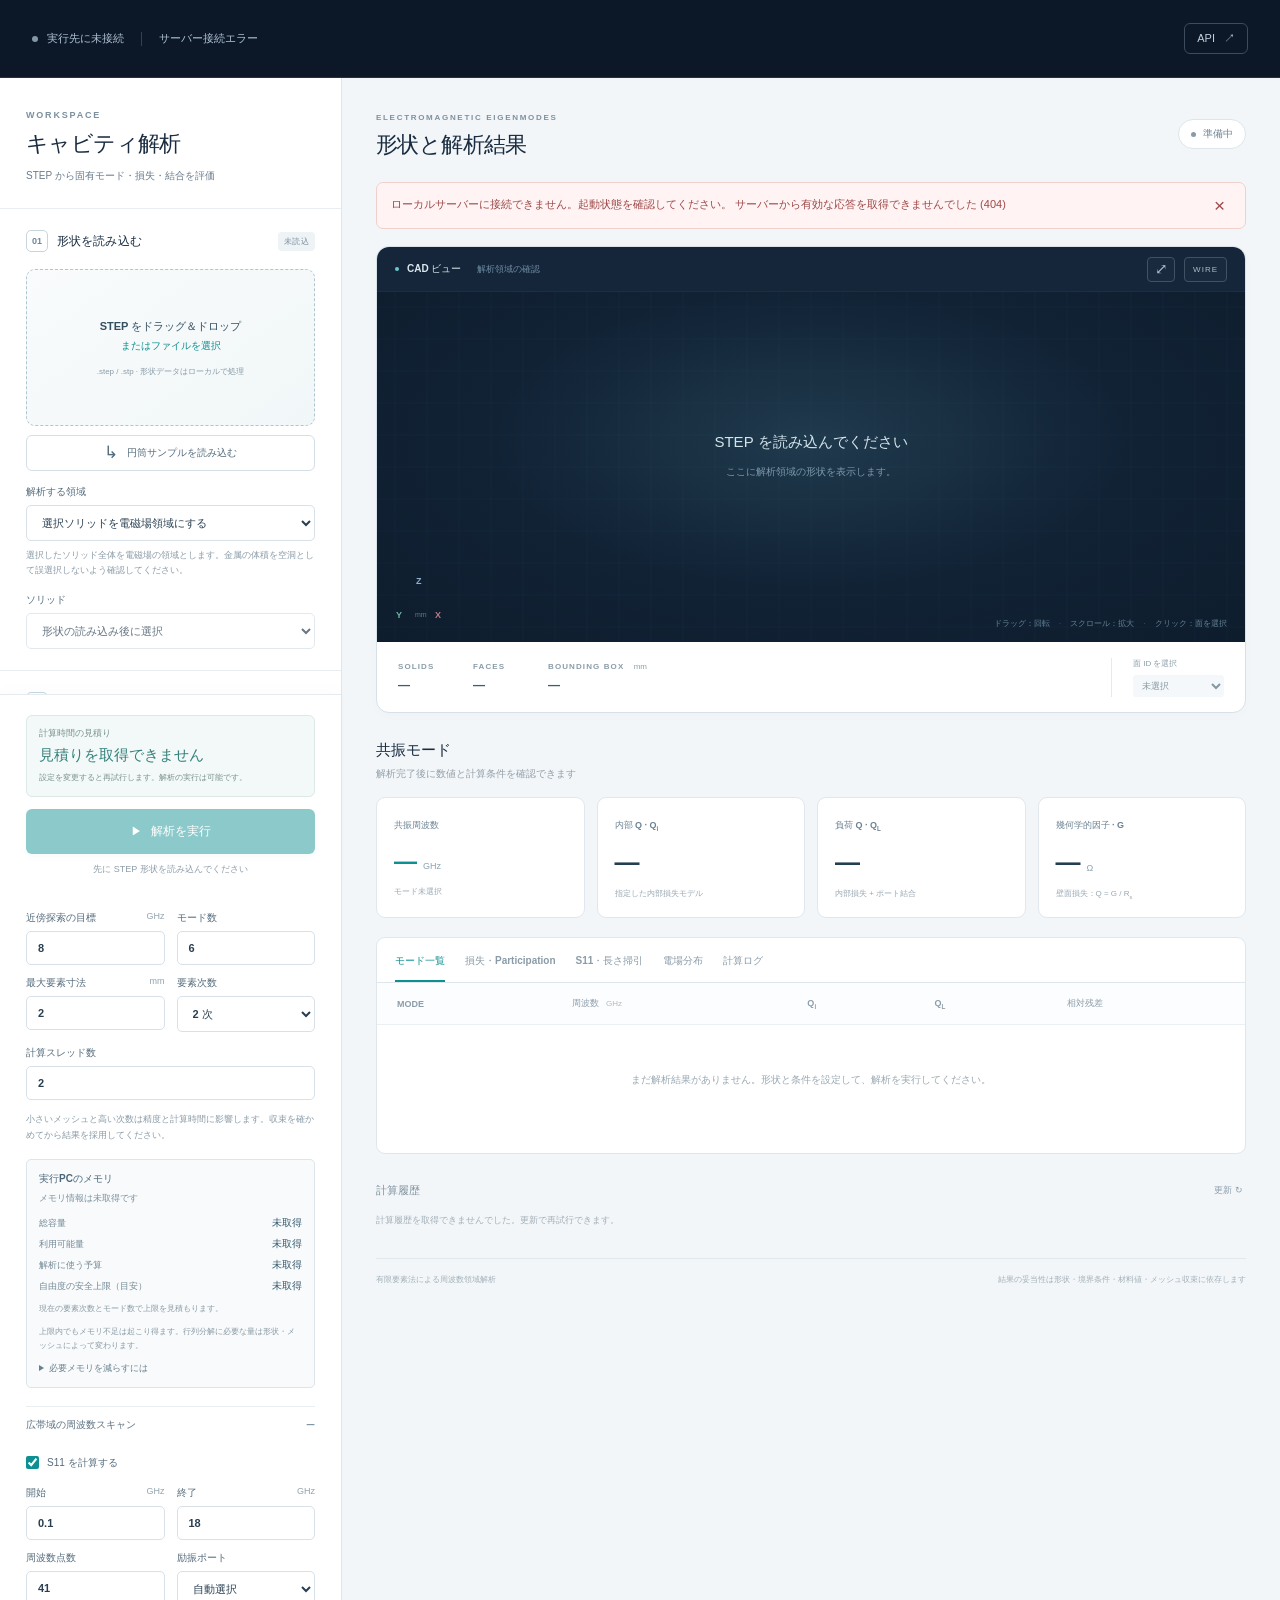
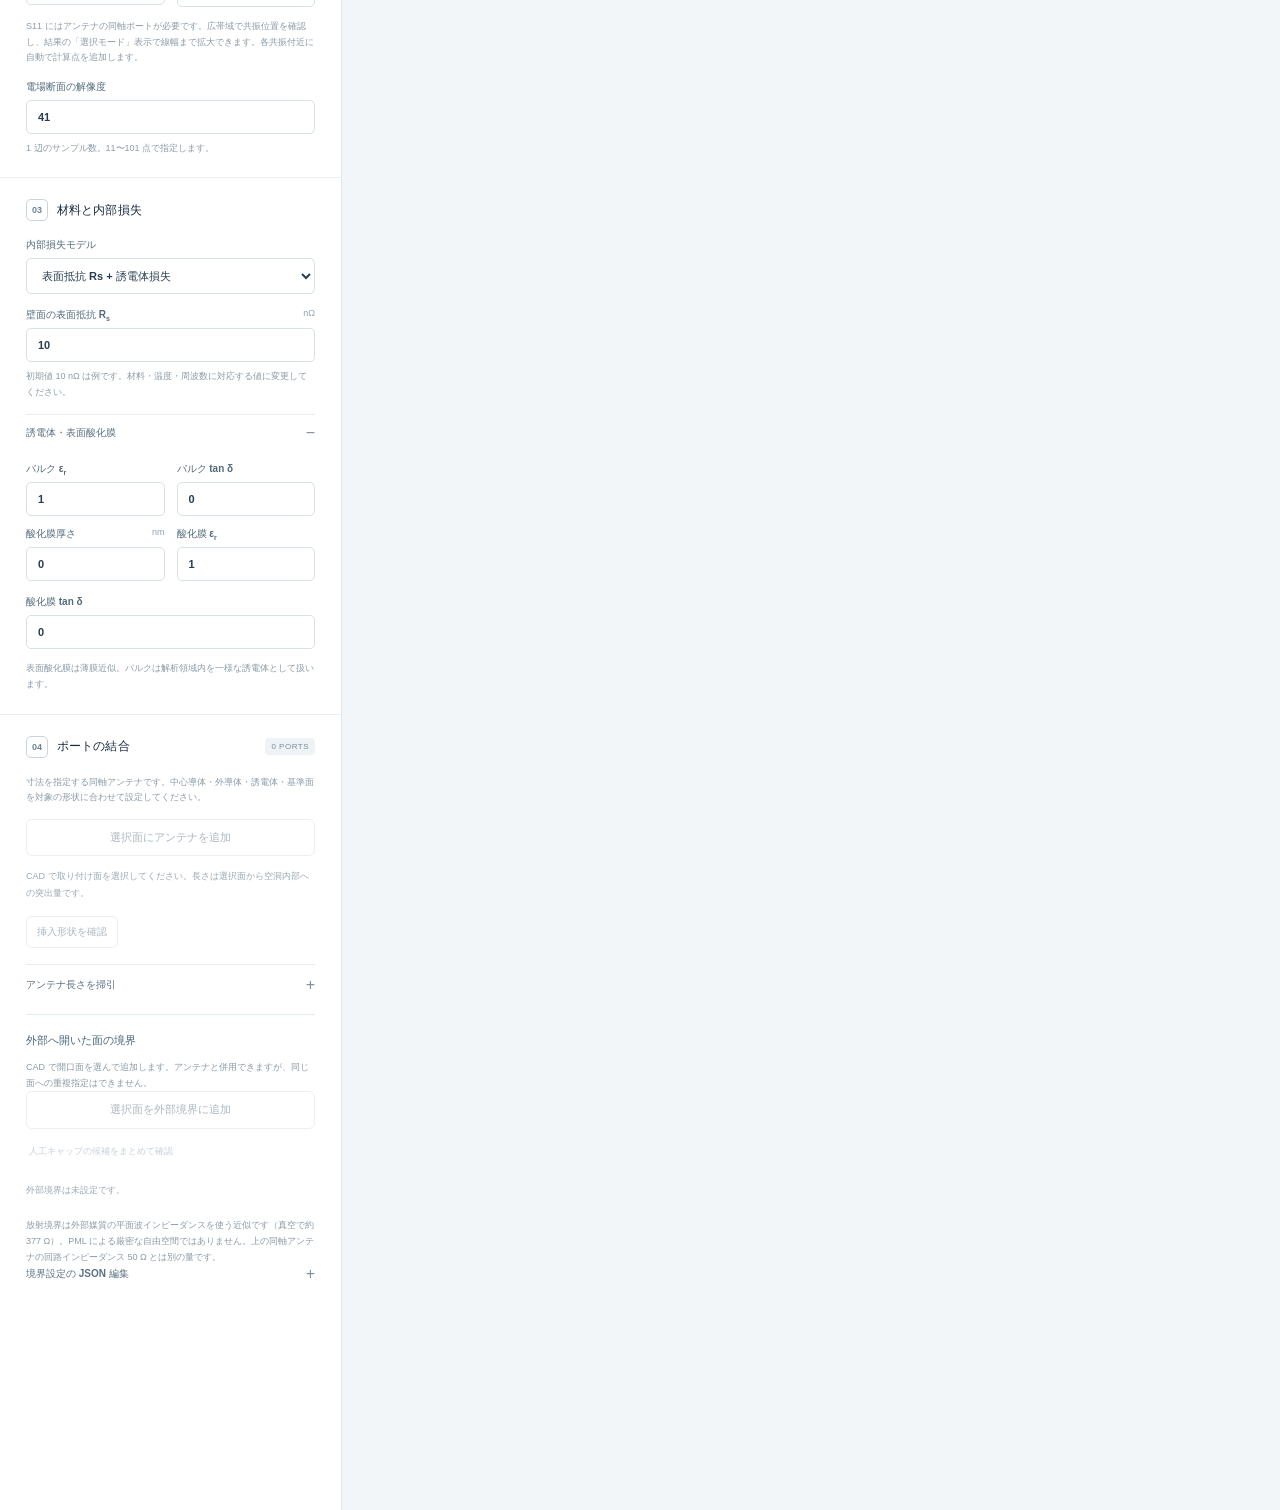
==== commit 69b032a5: "Use local physical memory budgets and monitor FEM workers" ====
--- a/static/index.html
+++ b/static/index.html
@@ -37,6 +37,13 @@
         <div class="field-grid"><label class="field">最大要素寸法 <span class="unit">mm</span><input id="maxh-mm" type="number" value="2" min="0.1" max="30" step="any" required></label><label class="field">要素次数<select id="order"><option value="1">1 次</option><option value="2" selected>2 次</option><option value="3">3 次</option></select></label></div>
         <label class="field">計算スレッド数<input id="threads" type="number" value="2" min="1" max="16" step="1" required></label>
         <p class="help-note">小さいメッシュと高い次数は精度と計算時間に影響します。収束を確かめてから結果を採用してください。</p>
+        <div id="memory-panel" class="memory-panel" role="status" aria-live="polite">
+          <h3>実行PCのメモリ</h3><p id="memory-status" class="memory-status">情報を確認中</p>
+          <dl class="memory-facts"><div><dt>総容量</dt><dd id="memory-total">未取得</dd></div><div><dt>利用可能量</dt><dd id="memory-available">未取得</dd></div><div><dt>解析に使う予算</dt><dd id="memory-budget">未取得</dd></div><div><dt>自由度の安全上限（目安）</dt><dd id="memory-dof">更新中</dd></div></dl>
+          <p id="memory-context" class="help-note">現在の要素次数とモード数で上限を見積もります。</p><p id="memory-live" class="memory-live" hidden></p><p id="memory-note" class="help-note" hidden></p>
+          <p class="help-note">上限内でもメモリ不足は起こり得ます。行列分解に必要な量は形状・メッシュによって変わります。</p>
+          <details class="memory-help"><summary>必要メモリを減らすには</summary><p class="help-note">最大要素寸法を大きくするか、要素次数を下げてください。モード数を減らしてもメッシュの自由度は減りません。</p></details>
+        </div>
         <details class="advanced" open><summary>広帯域の周波数スキャン</summary><div class="details-body">
           <label class="check-field"><input id="spectrum-enabled" type="checkbox" checked> S11 を計算する</label>
           <div class="field-grid"><label class="field">開始 <span class="unit">GHz</span><input id="spectrum-start-ghz" type="number" value="0.1" min="0.0001" step="any" required></label><label class="field">終了 <span class="unit">GHz</span><input id="spectrum-stop-ghz" type="number" value="18" min="0.0001" step="any" required></label></div>
--- a/static/style.css
+++ b/static/style.css
@@ -44,3 +44,5 @@
 .runtime-location{display:inline-flex;align-items:center;gap:9px;white-space:nowrap}.runtime-location .local-dot.checking{background:#8396a5;box-shadow:none}.runtime-location .local-dot.remote{background:#82b9d3;box-shadow:0 0 0 4px #82b9d310}
 
 .app-header .header-detail{margin-left:0;margin-right:auto}.viewer-empty h3{font-size:15px;letter-spacing:0;margin:0 0 10px}
+
+.memory-panel{margin:15px 0 18px;padding:12px;border:1px solid #dce5e9;border-radius:5px;background:#f8fafb}.memory-panel h3{font-size:10px;color:#4a6678;margin:0 0 5px;font-weight:600}.memory-status{font-size:9px;color:#7a909e;margin:0 0 10px}.memory-facts{margin:0;display:grid;gap:7px}.memory-facts>div{display:flex;justify-content:space-between;align-items:baseline;gap:9px}.memory-facts dt{font-size:9px;color:#718895}.memory-facts dd{font-size:10px;font-variant-numeric:tabular-nums;margin:0;color:#34596d;text-align:right;overflow-wrap:anywhere}.memory-panel .help-note{font-size:8px;margin:9px 0 0}.memory-live{font-size:9px;color:#326f73;margin:10px 0 0;font-variant-numeric:tabular-nums}.memory-help{margin-top:9px}.memory-help summary{font-size:9px;color:#68818e;cursor:pointer}.memory-panel.memory-low{border-color:#dbb995;background:#fffbf6}.memory-low .memory-status,.memory-low .memory-live{color:#9a683c}
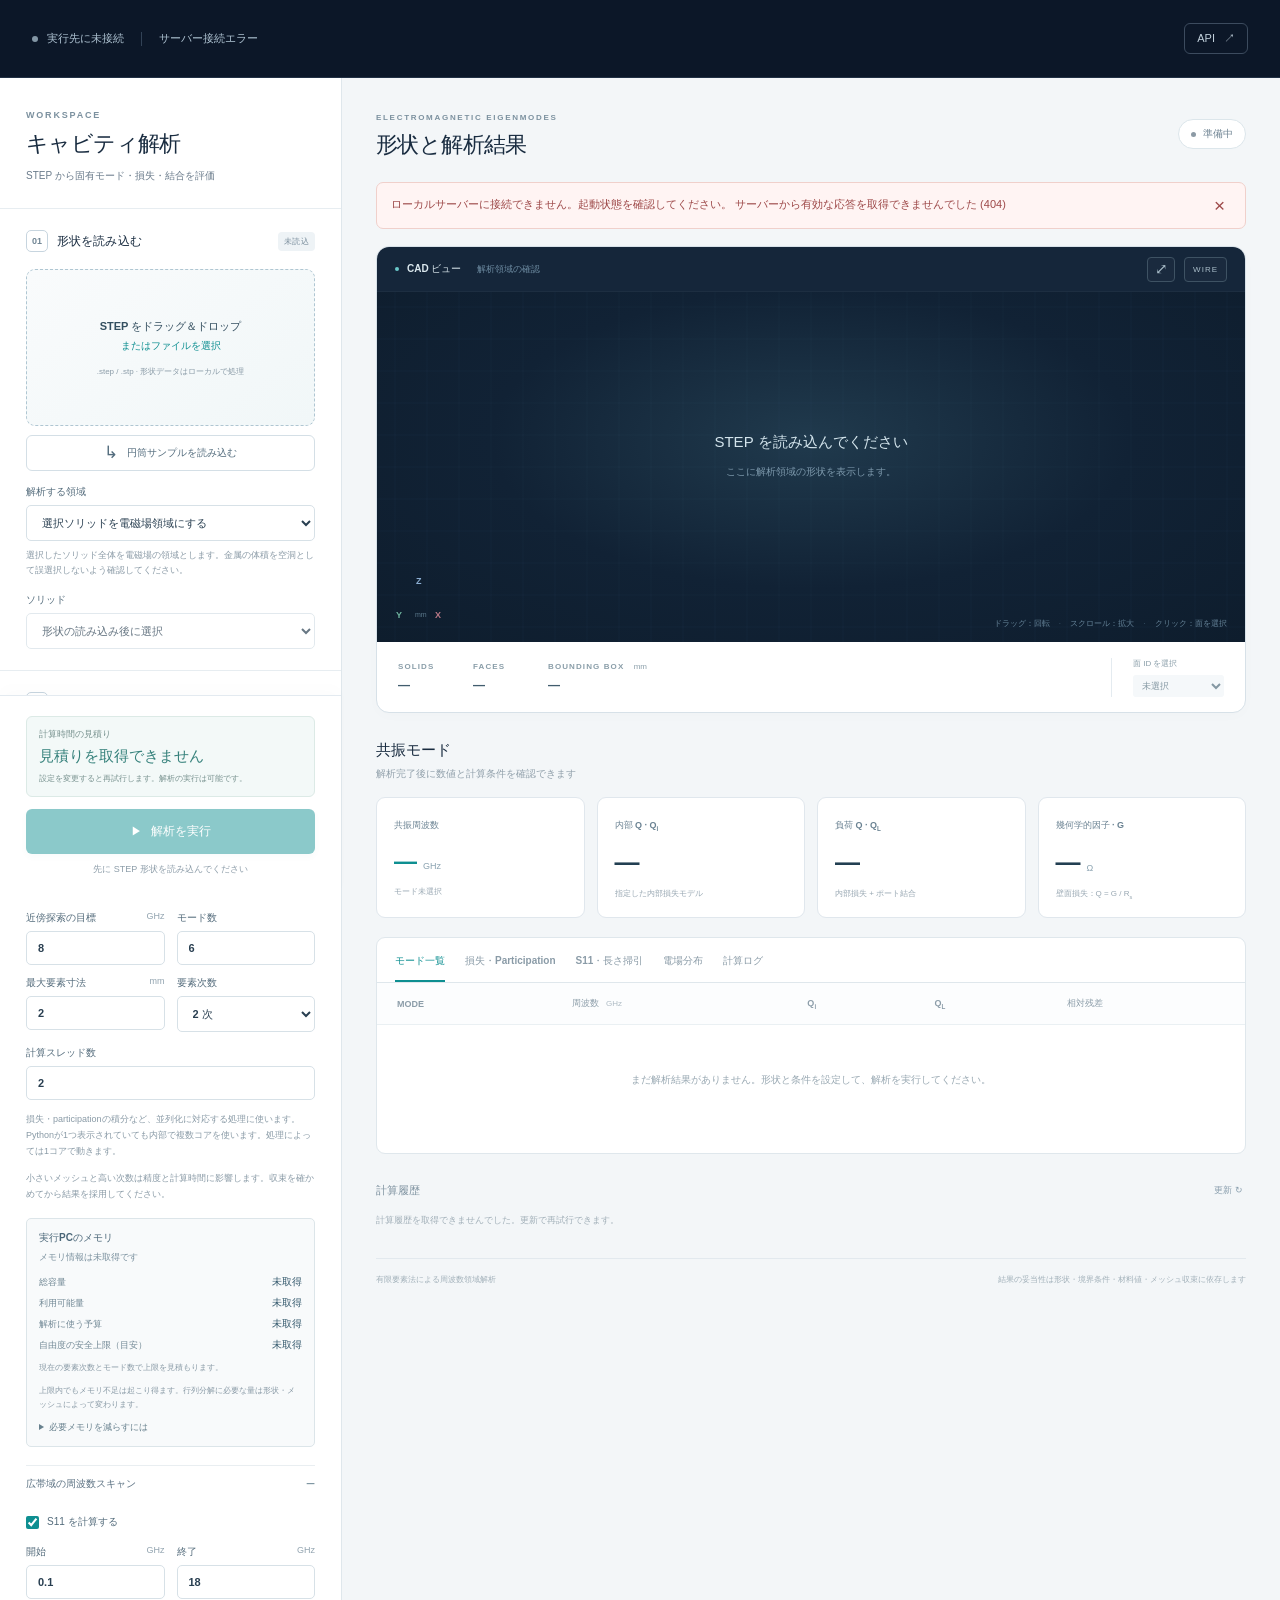
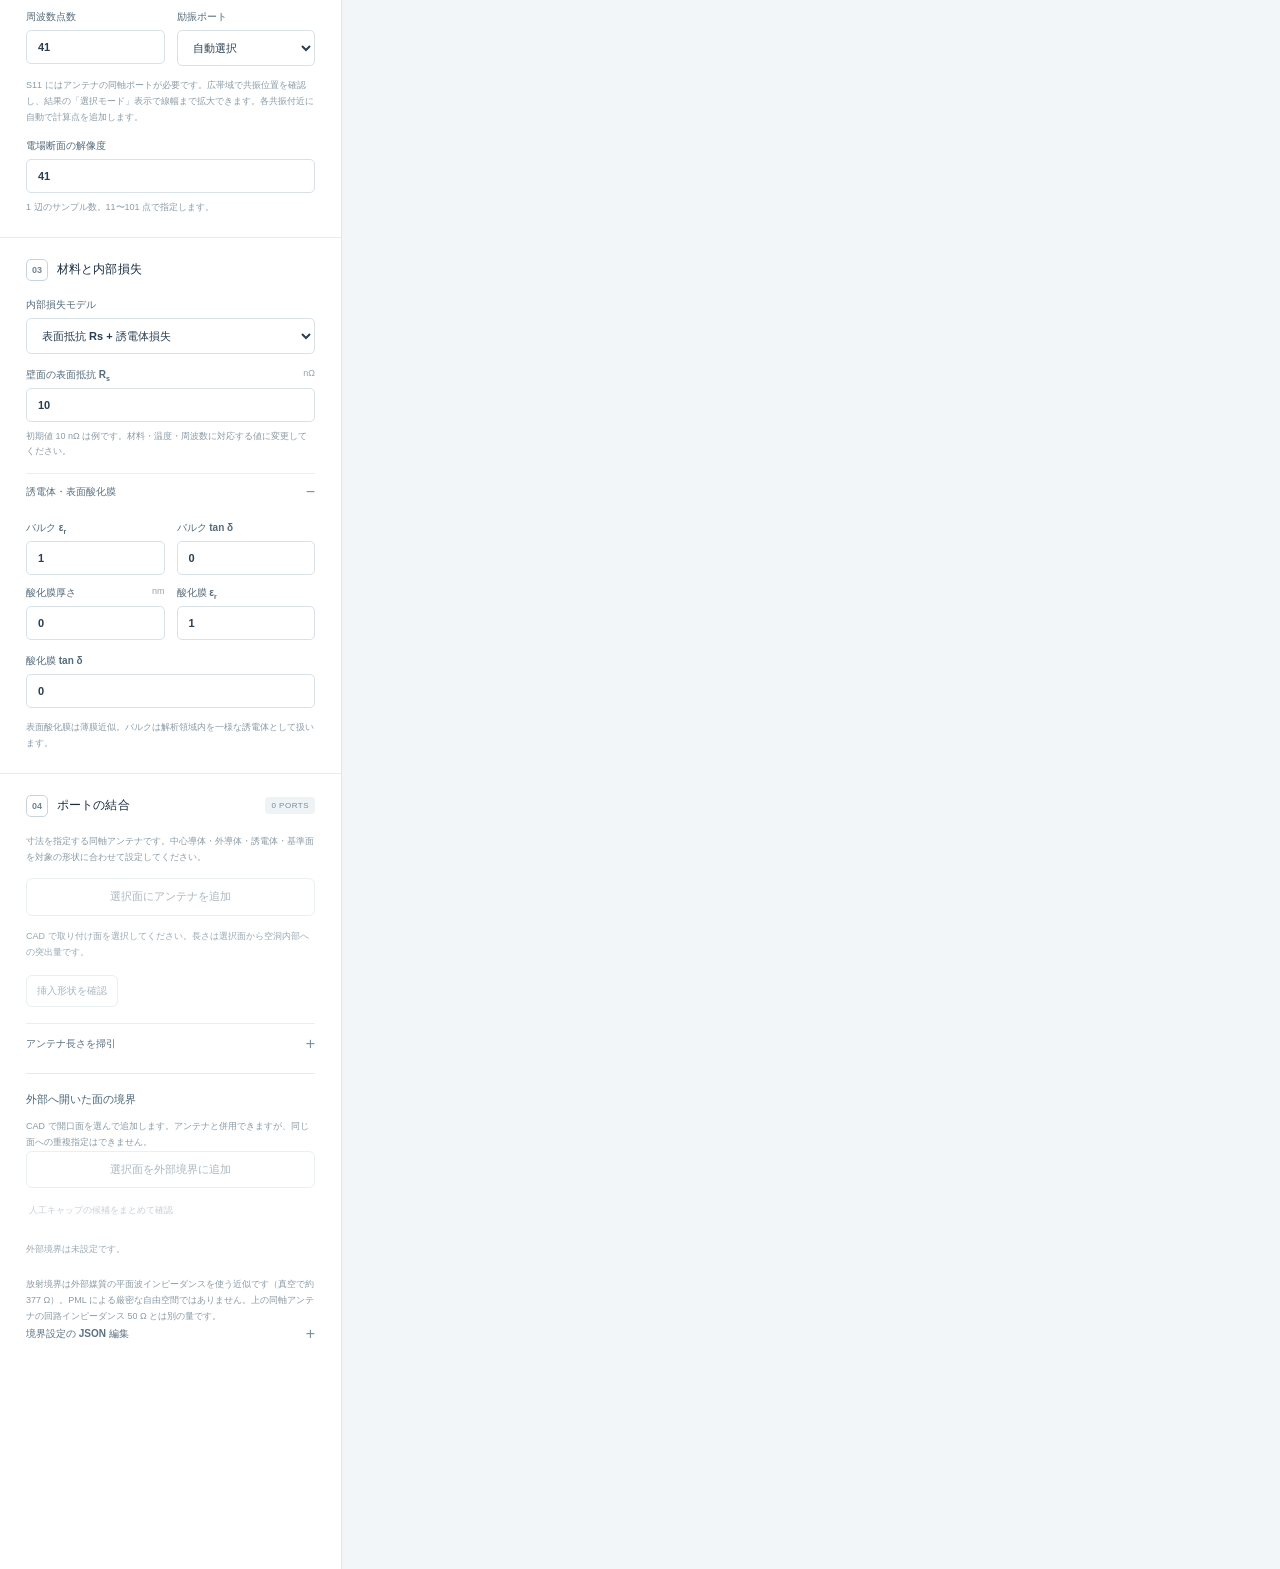
==== commit 06e20e5e: "Parallelize native postprocessing and batch field slice evaluation" ====
--- a/static/index.html
+++ b/static/index.html
@@ -36,6 +36,7 @@
         <div class="field-grid"><label class="field">近傍探索の目標 <span class="unit">GHz</span><input id="target-ghz" type="number" value="8" min="0.001" max="1000" step="any" required></label><label class="field">モード数<input id="n-modes" type="number" value="6" min="1" max="12" step="1" required></label></div>
         <div class="field-grid"><label class="field">最大要素寸法 <span class="unit">mm</span><input id="maxh-mm" type="number" value="2" min="0.1" max="30" step="any" required></label><label class="field">要素次数<select id="order"><option value="1">1 次</option><option value="2" selected>2 次</option><option value="3">3 次</option></select></label></div>
         <label class="field">計算スレッド数<input id="threads" type="number" value="2" min="1" max="16" step="1" required></label>
+        <p class="help-note">損失・participationの積分など、並列化に対応する処理に使います。Pythonが1つ表示されていても内部で複数コアを使います。処理によっては1コアで動きます。</p>
         <p class="help-note">小さいメッシュと高い次数は精度と計算時間に影響します。収束を確かめてから結果を採用してください。</p>
         <div id="memory-panel" class="memory-panel" role="status" aria-live="polite">
           <h3>実行PCのメモリ</h3><p id="memory-status" class="memory-status">情報を確認中</p>
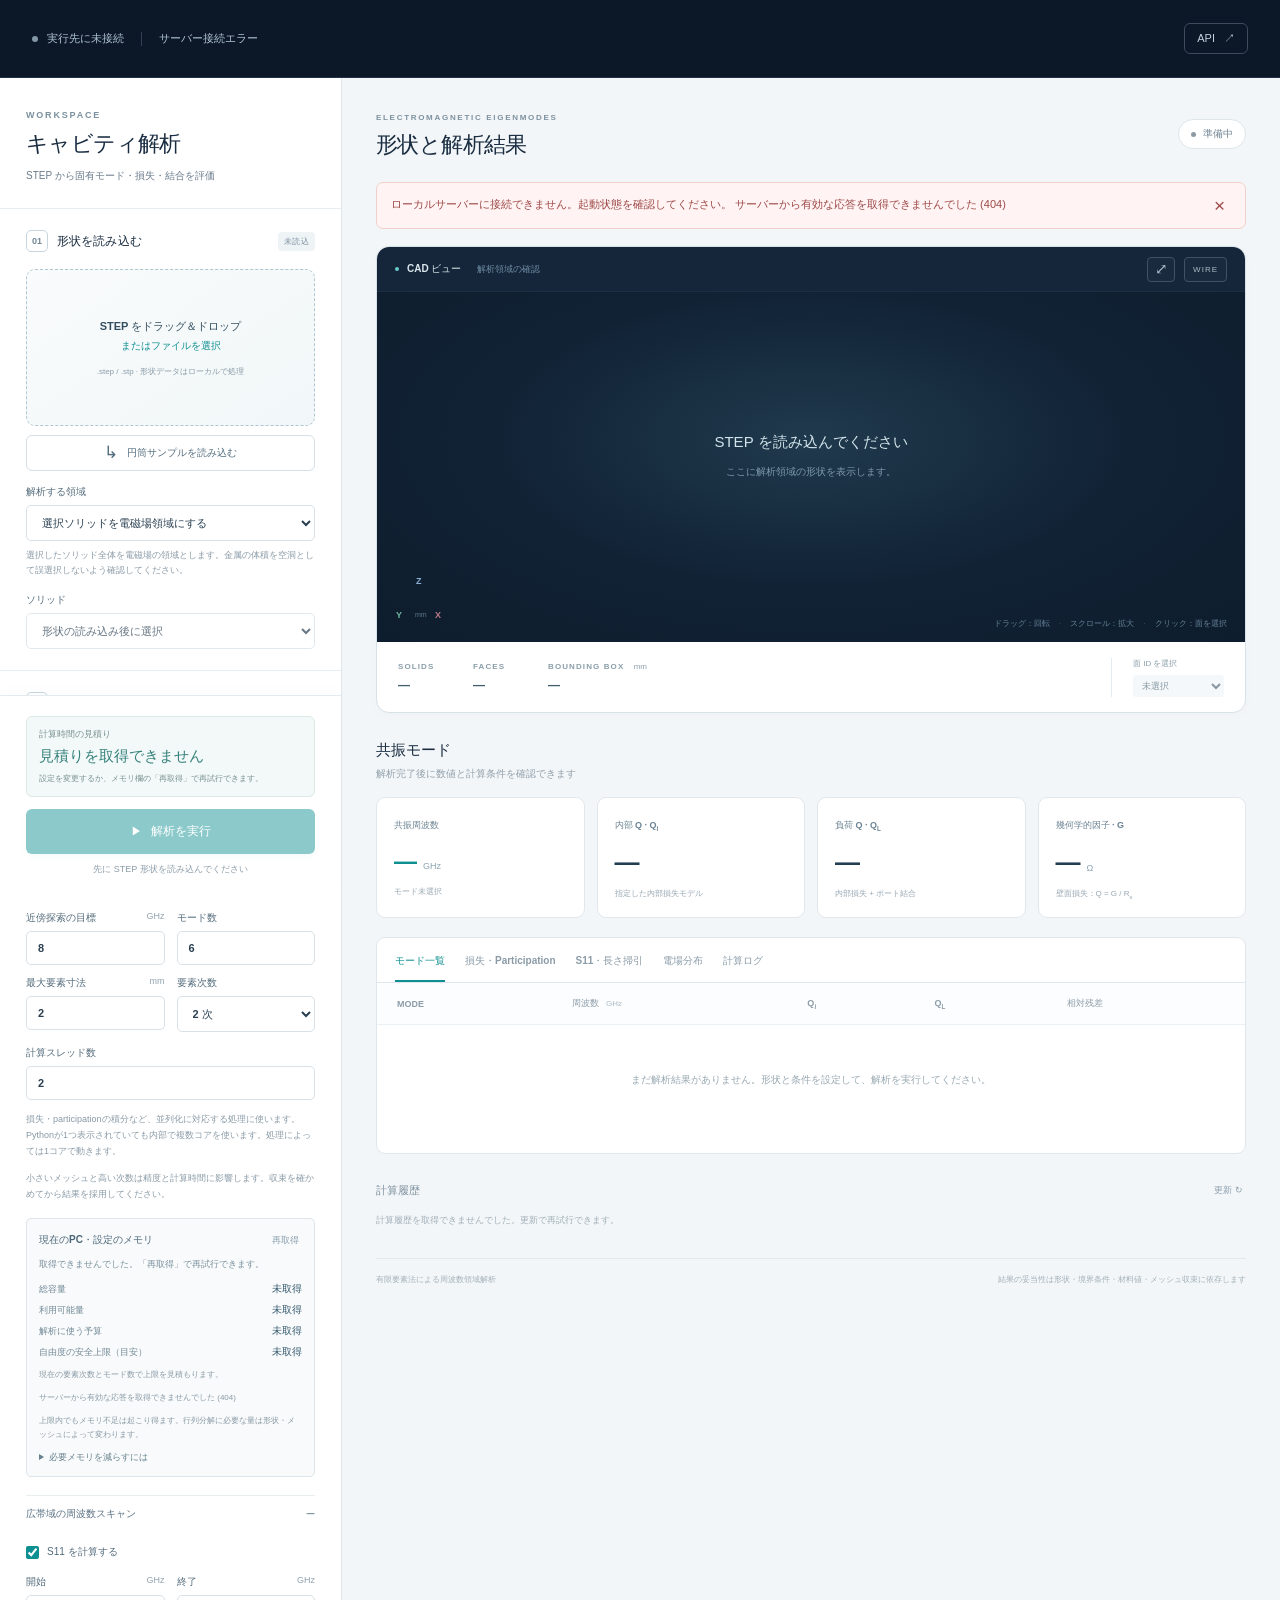
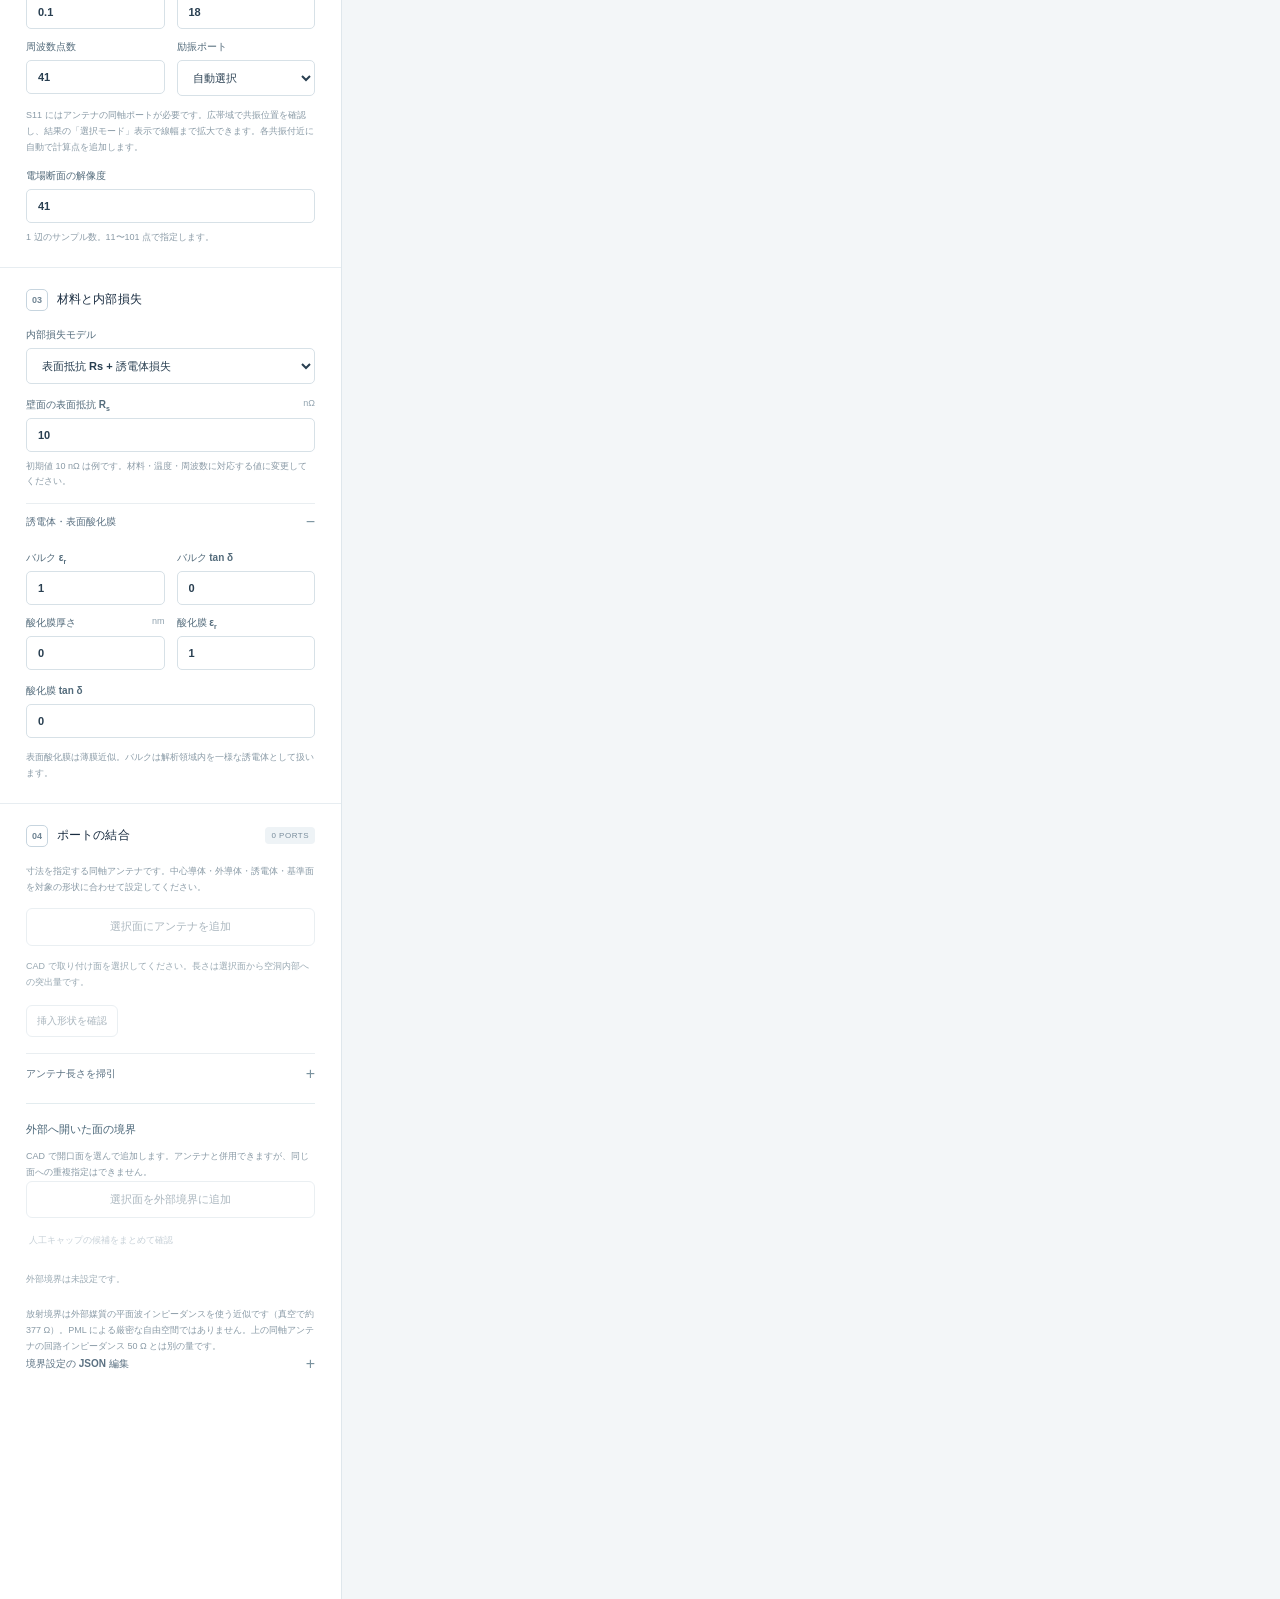
==== commit e6db5d37: "Fix cached UI and preserve memory diagnostics after failed solves" ====
--- a/static/index.html
+++ b/static/index.html
@@ -1,18 +1,18 @@
 <!doctype html>
-<html lang="ja">
+<html lang="ja" data-asset-version="__ASSET_VERSION__">
 <head>
   <meta charset="utf-8">
   <meta name="viewport" content="width=device-width,initial-scale=1">
   <meta name="theme-color" content="#0c1728">
   <meta name="robots" content="noindex,nofollow">
   <title>キャビティ FEM 解析</title>
-  <link rel="stylesheet" href="/static/style.css">
-  <script src="/static/app.js" defer></script>
+  <link rel="stylesheet" href="/static/style.css?v=__ASSET_VERSION__">
+  <script src="/static/app.js?v=__ASSET_VERSION__" defer></script>
 </head>
-<body>
+<body data-app-version="__APP_VERSION__">
   <header class="app-header">
     <div class="header-detail"><span id="runtime-location" class="runtime-location" role="status" aria-live="polite" title="計算とデータ保存を行うPCを確認しています。"><span id="runtime-dot" class="local-dot checking" aria-hidden="true"></span><span id="runtime-label">実行先を確認中</span></span><span class="header-divider"></span><span id="solver-label">ソルバー接続中</span></div>
-    <a class="header-link" href="/docs" target="_blank" rel="noreferrer">API <span aria-hidden="true">↗</span></a>
+    <span id="app-version" class="app-version"></span><a class="header-link" href="/docs" target="_blank" rel="noreferrer">API <span aria-hidden="true">↗</span></a>
   </header>
   <main class="app-shell">
     <aside class="controls" aria-label="解析設定">
@@ -39,9 +39,14 @@
         <p class="help-note">損失・participationの積分など、並列化に対応する処理に使います。Pythonが1つ表示されていても内部で複数コアを使います。処理によっては1コアで動きます。</p>
         <p class="help-note">小さいメッシュと高い次数は精度と計算時間に影響します。収束を確かめてから結果を採用してください。</p>
         <div id="memory-panel" class="memory-panel" role="status" aria-live="polite">
-          <h3>実行PCのメモリ</h3><p id="memory-status" class="memory-status">情報を確認中</p>
-          <dl class="memory-facts"><div><dt>総容量</dt><dd id="memory-total">未取得</dd></div><div><dt>利用可能量</dt><dd id="memory-available">未取得</dd></div><div><dt>解析に使う予算</dt><dd id="memory-budget">未取得</dd></div><div><dt>自由度の安全上限（目安）</dt><dd id="memory-dof">更新中</dd></div></dl>
-          <p id="memory-context" class="help-note">現在の要素次数とモード数で上限を見積もります。</p><p id="memory-live" class="memory-live" hidden></p><p id="memory-note" class="help-note" hidden></p>
+          <div class="memory-heading"><h3>現在のPC・設定のメモリ</h3><button id="refresh-memory" class="text-button" type="button">再取得</button></div><p id="memory-status" class="memory-status">未取得です。「再取得」で確認できます。</p>
+          <dl class="memory-facts"><div><dt>総容量</dt><dd id="memory-total">未取得</dd></div><div><dt>利用可能量</dt><dd id="memory-available">未取得</dd></div><div><dt>解析に使う予算</dt><dd id="memory-budget">未取得</dd></div><div><dt>自由度の安全上限（目安）</dt><dd id="memory-dof">未取得</dd></div></dl>
+          <p id="memory-context" class="help-note">現在の要素次数とモード数で上限を見積もります。</p><p id="memory-note" class="help-note" hidden></p>
+          <section id="memory-job" class="memory-job" hidden aria-label="選択した計算のメモリ診断">
+            <h3 id="memory-job-title">この計算の記録</h3><p id="memory-job-context" class="help-note"></p>
+            <dl class="memory-facts"><div><dt>この計算の予算</dt><dd id="memory-job-budget">未取得</dd></div><div><dt>この計算の自由度上限</dt><dd id="memory-job-limit">未取得</dd></div><div><dt>作成された総自由度</dt><dd id="memory-job-dofs">未計測</dd></div><div><dt>その自由度の推定ピーク</dt><dd id="memory-job-peak">未計測</dd></div></dl>
+            <p id="memory-live" class="memory-live" hidden></p><p id="memory-job-note" class="help-note" hidden></p>
+          </section>
           <p class="help-note">上限内でもメモリ不足は起こり得ます。行列分解に必要な量は形状・メッシュによって変わります。</p>
           <details class="memory-help"><summary>必要メモリを減らすには</summary><p class="help-note">最大要素寸法を大きくするか、要素次数を下げてください。モード数を減らしてもメッシュの自由度は減りません。</p></details>
         </div>
--- a/static/style.css
+++ b/static/style.css
@@ -46,3 +46,4 @@
 .app-header .header-detail{margin-left:0;margin-right:auto}.viewer-empty h3{font-size:15px;letter-spacing:0;margin:0 0 10px}
 
 .memory-panel{margin:15px 0 18px;padding:12px;border:1px solid #dce5e9;border-radius:5px;background:#f8fafb}.memory-panel h3{font-size:10px;color:#4a6678;margin:0 0 5px;font-weight:600}.memory-status{font-size:9px;color:#7a909e;margin:0 0 10px}.memory-facts{margin:0;display:grid;gap:7px}.memory-facts>div{display:flex;justify-content:space-between;align-items:baseline;gap:9px}.memory-facts dt{font-size:9px;color:#718895}.memory-facts dd{font-size:10px;font-variant-numeric:tabular-nums;margin:0;color:#34596d;text-align:right;overflow-wrap:anywhere}.memory-panel .help-note{font-size:8px;margin:9px 0 0}.memory-live{font-size:9px;color:#326f73;margin:10px 0 0;font-variant-numeric:tabular-nums}.memory-help{margin-top:9px}.memory-help summary{font-size:9px;color:#68818e;cursor:pointer}.memory-panel.memory-low{border-color:#dbb995;background:#fffbf6}.memory-low .memory-status,.memory-low .memory-live{color:#9a683c}
+.memory-heading{display:flex;align-items:baseline;justify-content:space-between;gap:10px;margin-bottom:7px}.memory-heading h3{margin:0}.memory-heading .text-button{font-size:9px;margin:0;white-space:nowrap}.memory-heading .text-button:disabled{opacity:.55;cursor:wait}.memory-job{margin-top:13px;padding:12px 0 0;border-top:1px solid #d8e2e7}.memory-job .memory-facts{margin-top:10px}.memory-job.memory-low h3{color:#9a683c}.memory-job .help-note{overflow-wrap:anywhere}.app-version{font-size:9px;color:#78909f;white-space:nowrap}
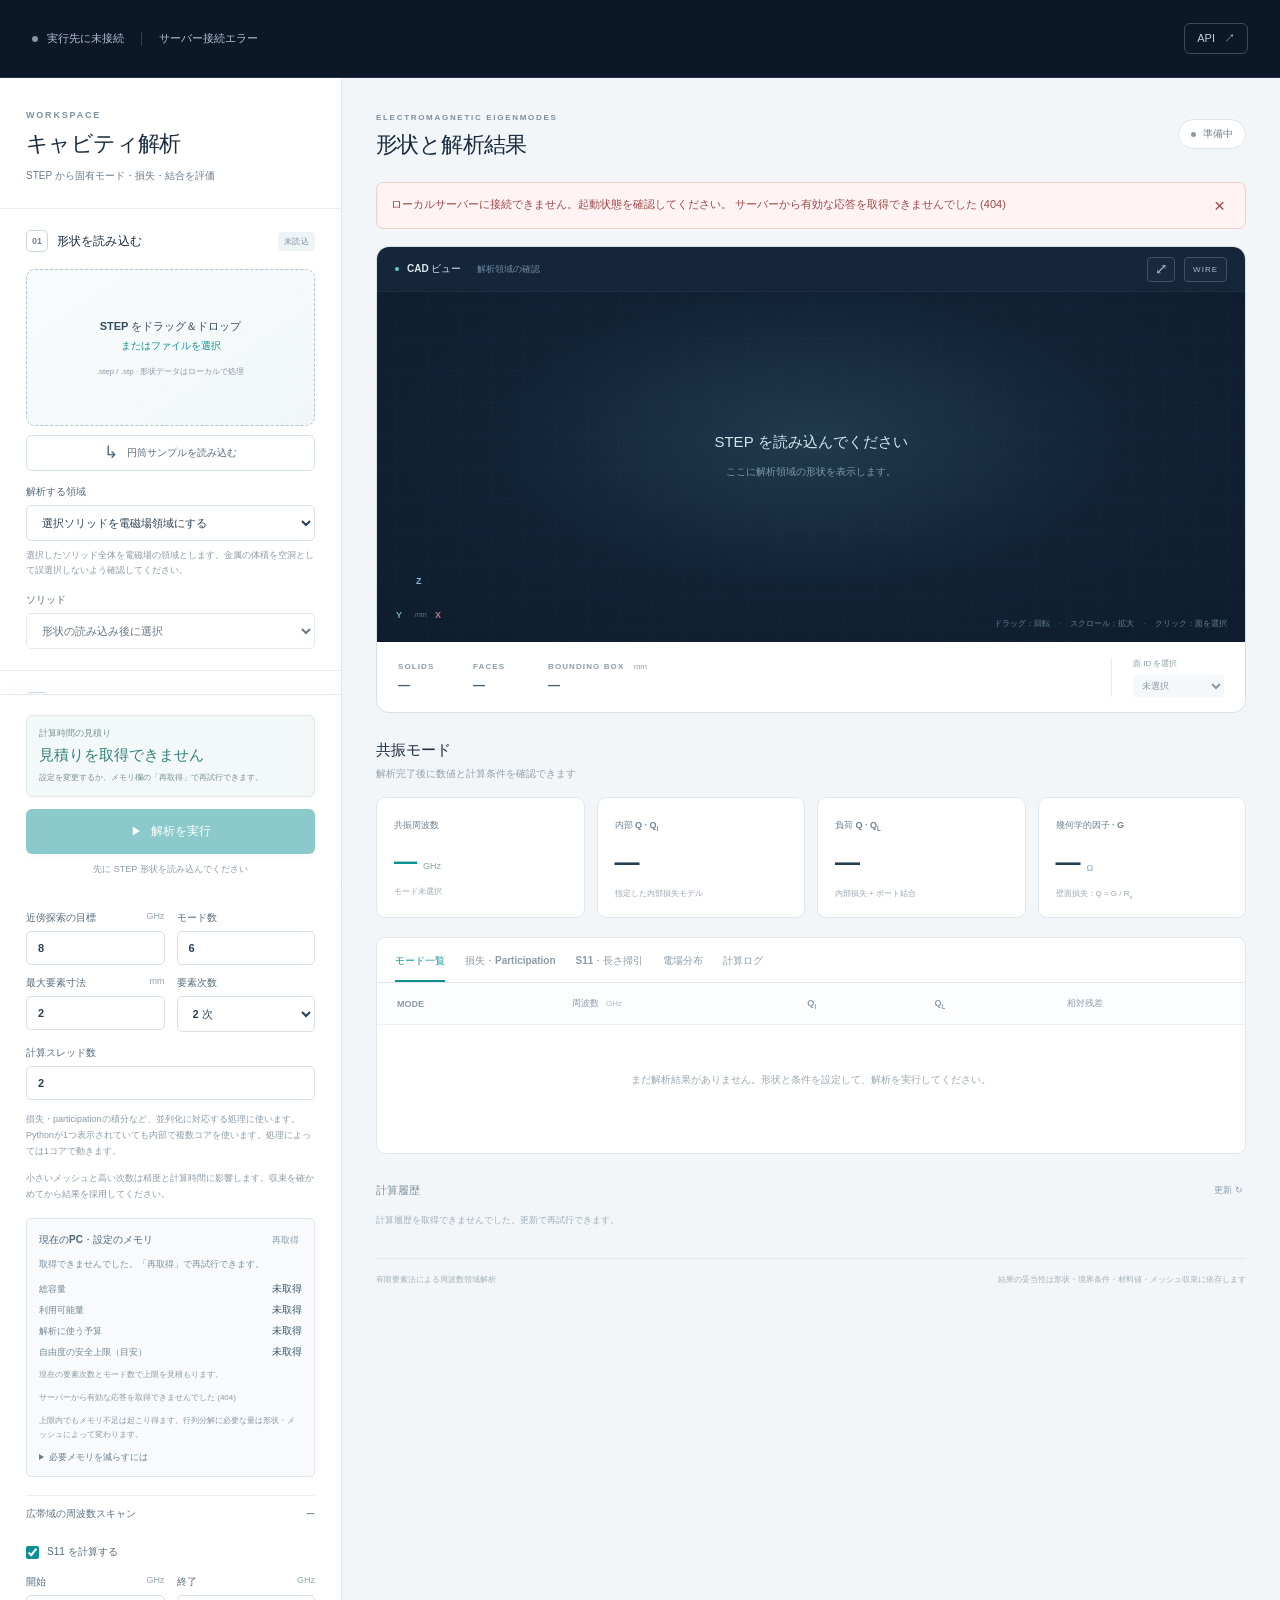
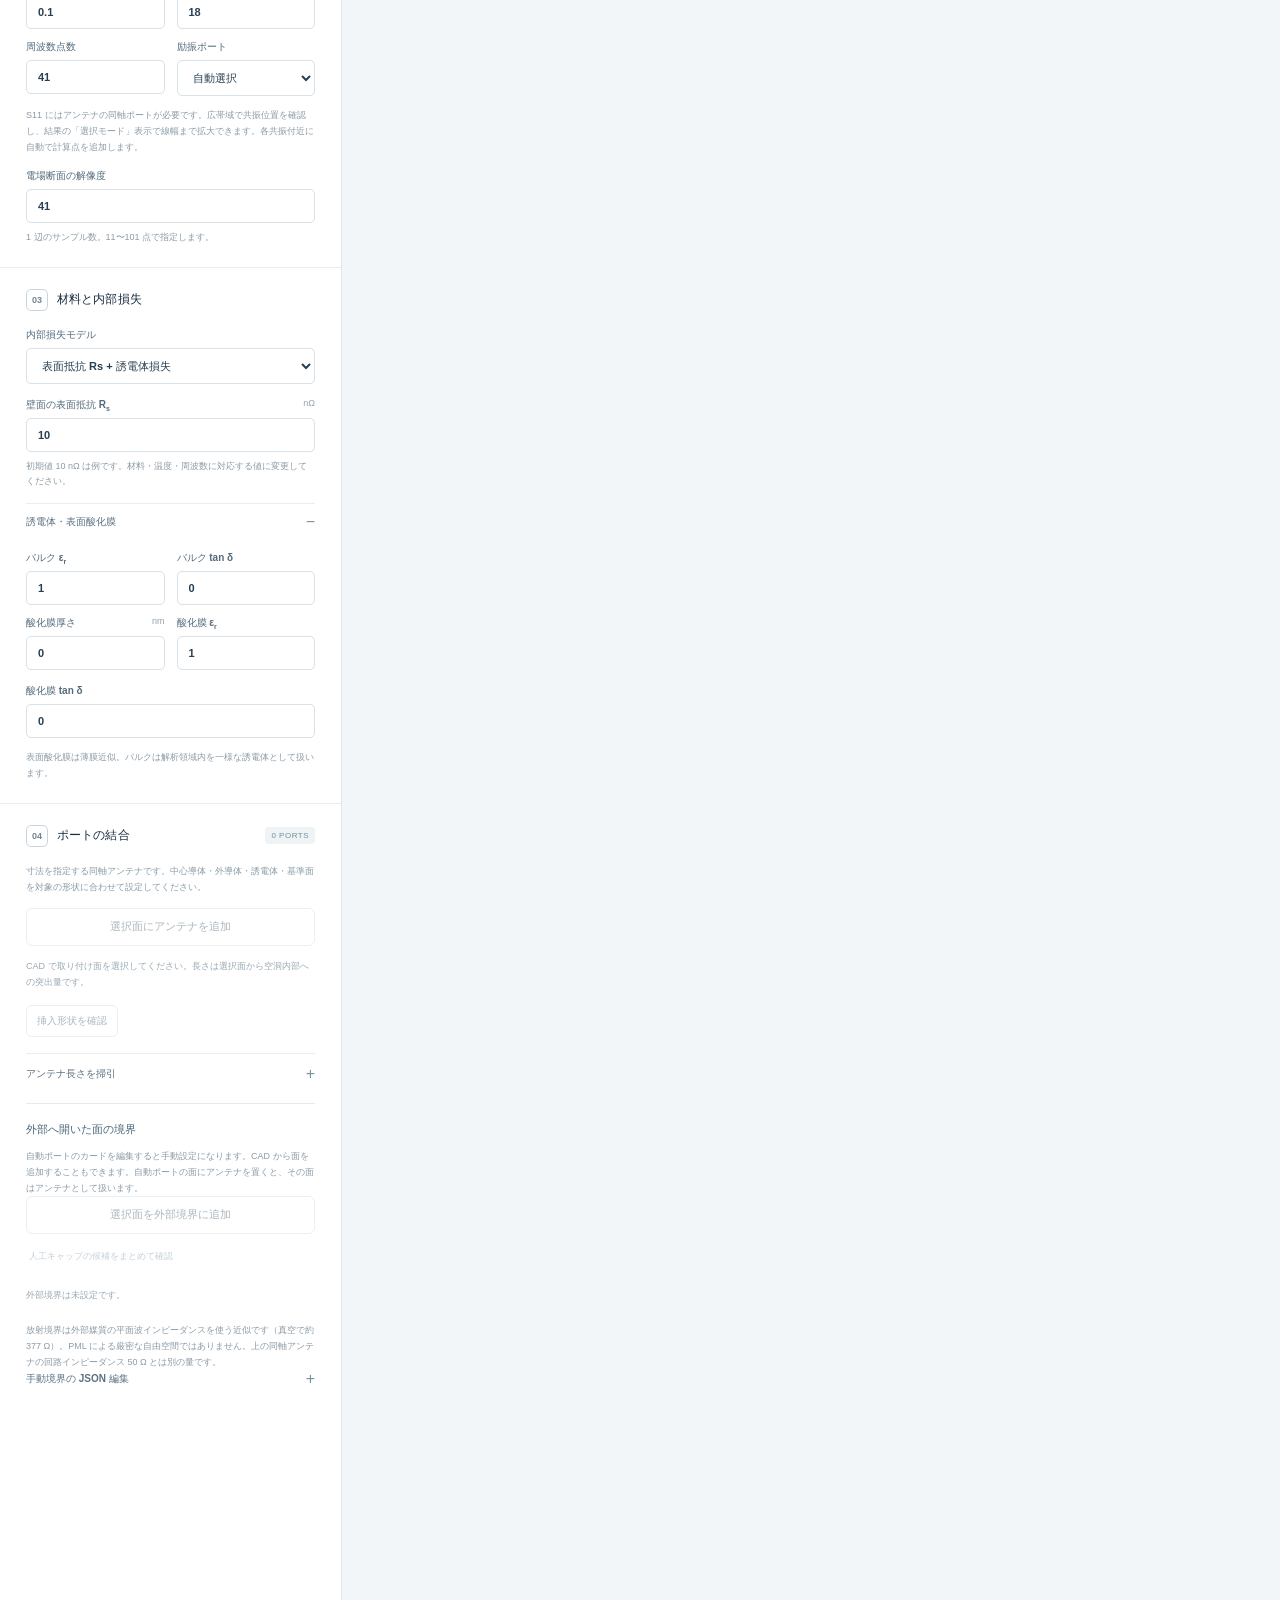
==== commit 36c9a782: "Automatically assign extracted cavity openings and compute port Qc" ====
--- a/static/index.html
+++ b/static/index.html
@@ -27,6 +27,11 @@
         <div id="file-summary" class="file-summary" hidden><span class="file-icon">CAD</span><div><strong id="filename"></strong><small id="file-facts"></small></div><span class="check-icon">✓</span></div>
         <label class="field">解析する領域<select id="geometry-mode"><option value="metal_void">金属モデルから空隙を抽出</option><option value="vacuum_solid" selected>選択ソリッドを電磁場領域にする</option></select><span class="field-help" id="geometry-mode-help">選択したソリッドを電磁場領域として扱います。サンプルは半径 15 mm・高さ 20 mm の真空円筒です。</span></label>
         <label class="field">ソリッド<select id="solid-index"><option value="0">形状の読み込み後に選択</option></select></label>
+        <div id="automatic-openings" class="automatic-openings" hidden>
+          <label class="check-field"><input id="auto-openings" type="checkbox"> 抽出した開口を自動で外部ポートにする</label>
+          <p id="auto-openings-summary" class="help-note"></p><div id="auto-openings-list" class="auto-openings-list"></div>
+          <p class="help-note">金属の外接直方体で空隙を切った面を開口候補にします。面番号で強調表示できます。全ての実開口を検出する保証はありません。下の外部境界カードで編集・除外できます。</p>
+        </div>
       </section>
       <section class="control-section">
         <div class="section-heading"><span class="step-number">02</span><h2>固有モードとメッシュ</h2></div>
@@ -89,13 +94,13 @@
         </div></details>
         <div class="opening-controls">
           <h3>外部へ開いた面の境界</h3>
-          <p class="help-note">CAD で開口面を選んで追加します。アンテナと併用できますが、同じ面への重複指定はできません。</p>
+          <p class="help-note">自動ポートのカードを編集すると手動設定になります。CAD から面を追加することもできます。自動ポートの面にアンテナを置くと、その面はアンテナとして扱います。</p>
           <button id="add-port-button" class="button secondary wide" type="button" disabled>選択面を外部境界に追加</button>
           <button id="review-caps-button" class="text-button" type="button" disabled>人工キャップの候補をまとめて確認</button>
           <div id="cap-review" class="cap-review" hidden><p class="help-note">人工キャップは開口の候補です。実際の開口かどうかを確認して選択してください。形状中の全穴を検出した保証はありません。</p><div id="cap-review-list"></div><button id="apply-caps-button" class="button secondary small" type="button">選択した候補を追加</button><button id="cancel-caps-button" class="text-button" type="button">閉じる</button></div>
           <div id="port-list" class="port-list"><p class="empty-inline">外部境界は未設定です。</p></div>
           <p class="help-note">放射境界は外部媒質の平面波インピーダンスを使う近似です（真空で約 377 Ω）。PML による厳密な自由空間ではありません。上の同軸アンテナの回路インピーダンス 50 Ω とは別の量です。</p>
-          <details class="advanced"><summary>境界設定の JSON 編集</summary><div class="details-body"><label class="field">外部境界の定義<textarea id="ports-json" rows="6" spellcheck="false" aria-describedby="port-help">[]</textarea></label><p id="port-help" class="help-note">変更は「JSON を適用」で上の境界カードへ反映します。計算にはカードに表示された設定を使用します。</p><button id="apply-ports-json" class="button secondary small" type="button">JSON を適用</button><span id="ports-json-state" class="field-help">カードと同期済み</span></div></details>
+          <details class="advanced"><summary>手動境界の JSON 編集</summary><div class="details-body"><label class="field">手動の外部境界の定義<textarea id="ports-json" rows="6" spellcheck="false" aria-describedby="port-help">[]</textarea></label><p id="port-help" class="help-note">自動ポートはこの JSON に含めません。「JSON を適用」で手動カードに反映します。計算には自動ポートと手動カードの両方を使用します。</p><button id="apply-ports-json" class="button secondary small" type="button">JSON を適用</button><span id="ports-json-state" class="field-help">手動カードと同期済み</span></div></details>
         </div>
       </section>
       <div class="run-area"><div id="preflight-estimate" class="estimate-box" role="status"><strong id="estimate-title">計算時間の見積り</strong><span id="estimate-duration">条件を確認中</span><small id="estimate-detail">形状・設定・過去の実測から推定します。</small></div><button id="run-button" class="button primary wide" type="button" disabled><span class="run-icon" aria-hidden="true">▶</span><span id="run-label">解析を実行</span></button><button id="cancel-button" class="button secondary wide" type="button" hidden>計算を停止</button><p id="run-hint">先に STEP 形状を読み込んでください</p></div>
@@ -108,7 +113,7 @@
         <div class="card-toolbar"><div class="toolbar-title"><span class="panel-dot"></span><h3 id="viewer-title">CAD ビュー</h3><span id="viewer-subtitle">解析領域の確認</span></div><div class="toolbar-actions"><button id="reset-view" type="button" title="視点をリセット" aria-label="視点をリセット">⤢</button><button id="wire-toggle" type="button" aria-pressed="false" title="ワイヤーフレーム表示">WIRE</button></div></div>
         <div id="viewer-wrap" class="viewer-wrap"><canvas id="cad-canvas" aria-label="CAD 形状。ドラッグで回転、ホイールで拡大、面をクリックで選択。"></canvas>
           <div id="viewer-empty" class="viewer-empty"><h3>STEP を読み込んでください</h3><p>ここに解析領域の形状を表示します。</p></div>
-          <div class="viewer-coordinate" aria-hidden="true"><span class="axis-x">X</span><span class="axis-y">Y</span><span class="axis-z">Z</span><small>mm</small></div><div class="viewer-legend">ドラッグ：回転 <i>·</i> スクロール：拡大 <i>·</i> クリック：面を選択</div>
+          <div class="viewer-coordinate" aria-hidden="true"><span class="axis-x">X</span><span class="axis-y">Y</span><span class="axis-z">Z</span><small>mm</small></div><div class="viewer-legend">ドラッグ：回転 <i>·</i> スクロール：拡大 <i>·</i> クリック：面を選択<span id="auto-port-legend" hidden> · 黄：自動ポート</span></div>
           <div id="face-chip" class="face-chip" hidden>選択面 <strong id="selected-face">—</strong><button id="clear-face" type="button" aria-label="面選択を解除">×</button></div>
         </div>
         <div class="geometry-strip"><div><small>SOLIDS</small><strong id="solid-count">—</strong></div><div><small>FACES</small><strong id="face-count">—</strong></div><div class="extent-value"><small>BOUNDING BOX <span>mm</span></small><strong id="bbox-value">—</strong></div><div class="face-selector"><label for="face-select">面 ID を選択</label><select id="face-select" disabled><option value="">未選択</option></select></div></div>
--- a/static/style.css
+++ b/static/style.css
@@ -47,3 +47,4 @@
 
 .memory-panel{margin:15px 0 18px;padding:12px;border:1px solid #dce5e9;border-radius:5px;background:#f8fafb}.memory-panel h3{font-size:10px;color:#4a6678;margin:0 0 5px;font-weight:600}.memory-status{font-size:9px;color:#7a909e;margin:0 0 10px}.memory-facts{margin:0;display:grid;gap:7px}.memory-facts>div{display:flex;justify-content:space-between;align-items:baseline;gap:9px}.memory-facts dt{font-size:9px;color:#718895}.memory-facts dd{font-size:10px;font-variant-numeric:tabular-nums;margin:0;color:#34596d;text-align:right;overflow-wrap:anywhere}.memory-panel .help-note{font-size:8px;margin:9px 0 0}.memory-live{font-size:9px;color:#326f73;margin:10px 0 0;font-variant-numeric:tabular-nums}.memory-help{margin-top:9px}.memory-help summary{font-size:9px;color:#68818e;cursor:pointer}.memory-panel.memory-low{border-color:#dbb995;background:#fffbf6}.memory-low .memory-status,.memory-low .memory-live{color:#9a683c}
 .memory-heading{display:flex;align-items:baseline;justify-content:space-between;gap:10px;margin-bottom:7px}.memory-heading h3{margin:0}.memory-heading .text-button{font-size:9px;margin:0;white-space:nowrap}.memory-heading .text-button:disabled{opacity:.55;cursor:wait}.memory-job{margin-top:13px;padding:12px 0 0;border-top:1px solid #d8e2e7}.memory-job .memory-facts{margin-top:10px}.memory-job.memory-low h3{color:#9a683c}.memory-job .help-note{overflow-wrap:anywhere}.app-version{font-size:9px;color:#78909f;white-space:nowrap}
+.automatic-openings{margin-top:15px;padding:12px;border:1px solid #dce5e9;border-radius:5px;background:#f8fafb}.automatic-openings>.check-field{font-size:10px;line-height:1.7;align-items:flex-start}.auto-openings-list{display:flex;flex-direction:column;gap:7px;margin-top:10px}.auto-opening-row{display:flex;align-items:center;gap:10px;font-size:9px;color:#718895}.auto-opening-row .text-button{font-size:9px;margin:0}.auto-opening-row .text-button:last-child{margin-left:auto}.auto-opening-row .text-button:disabled{opacity:.4;cursor:default}.port-origin{font-size:8px;color:#8b784e}.port-card>.text-button{font-size:9px;margin:3px 0 10px}.automatic-openings .help-note{font-size:8px}
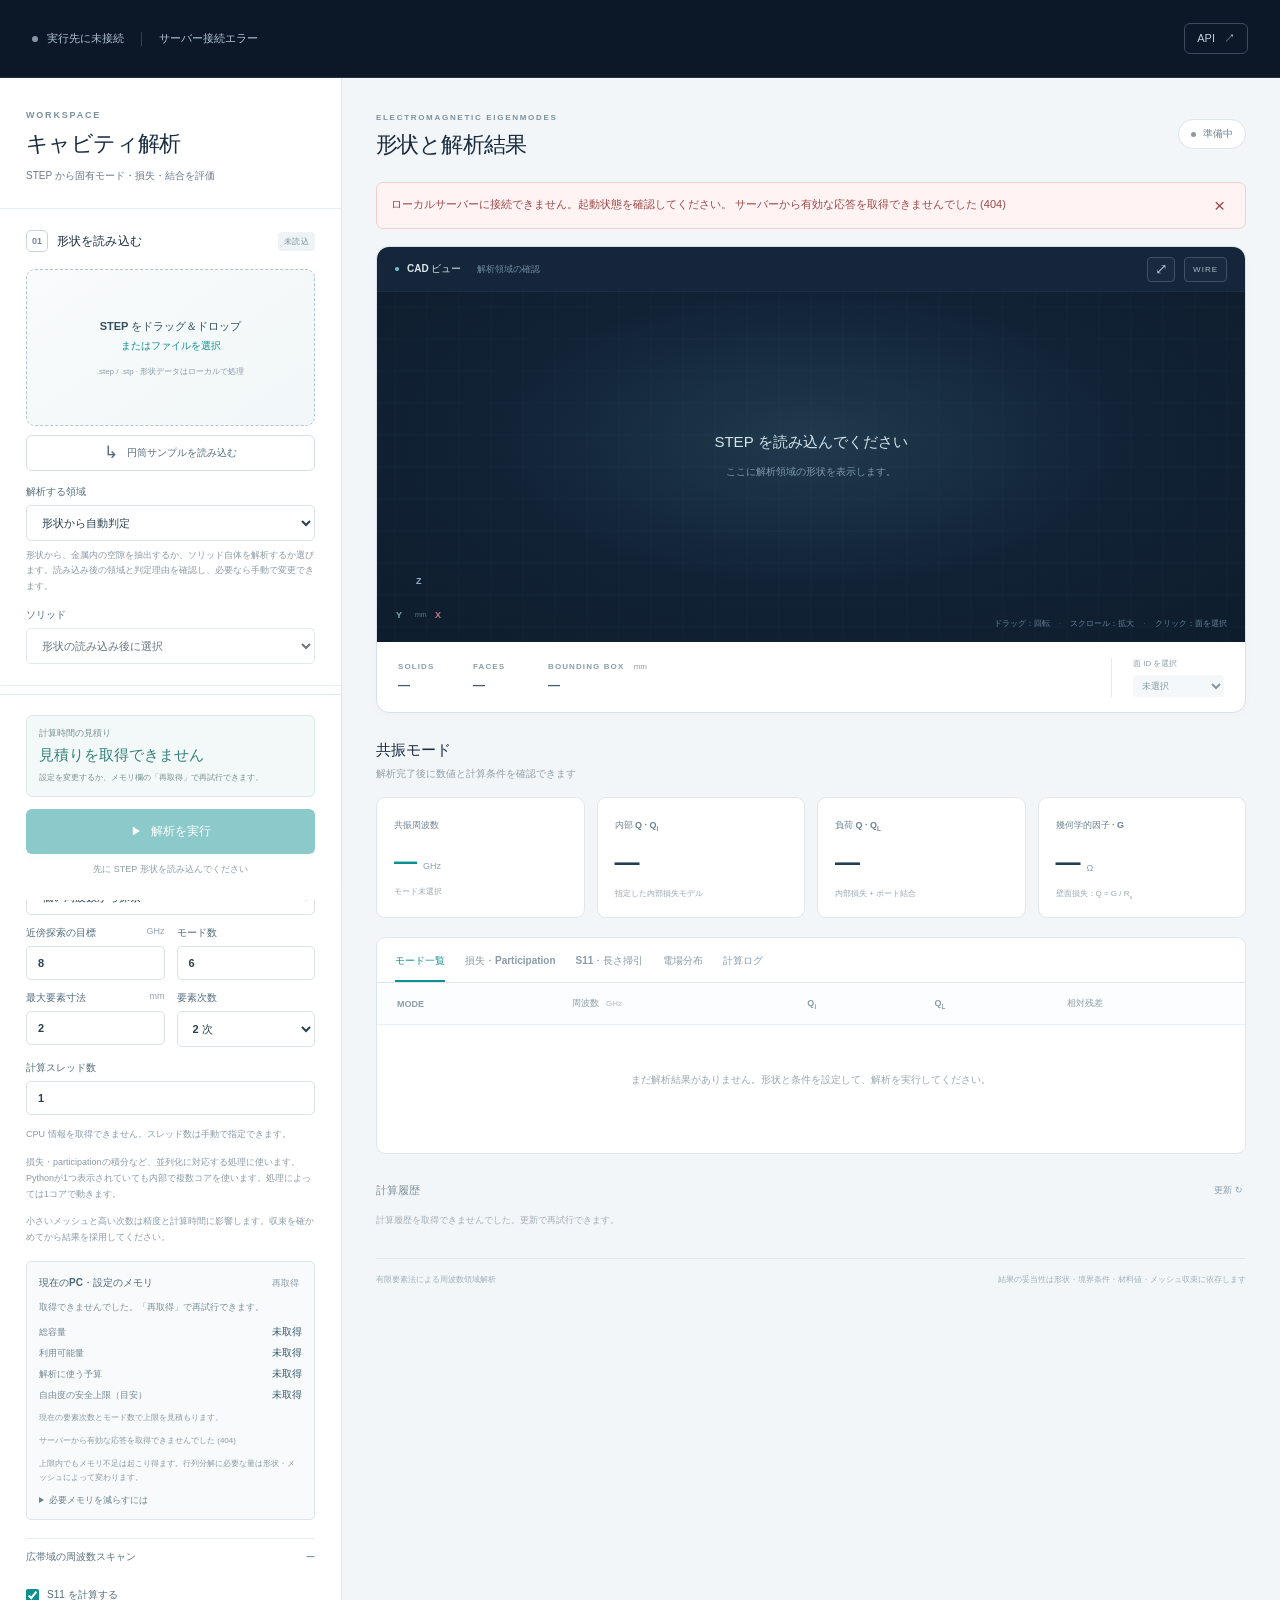
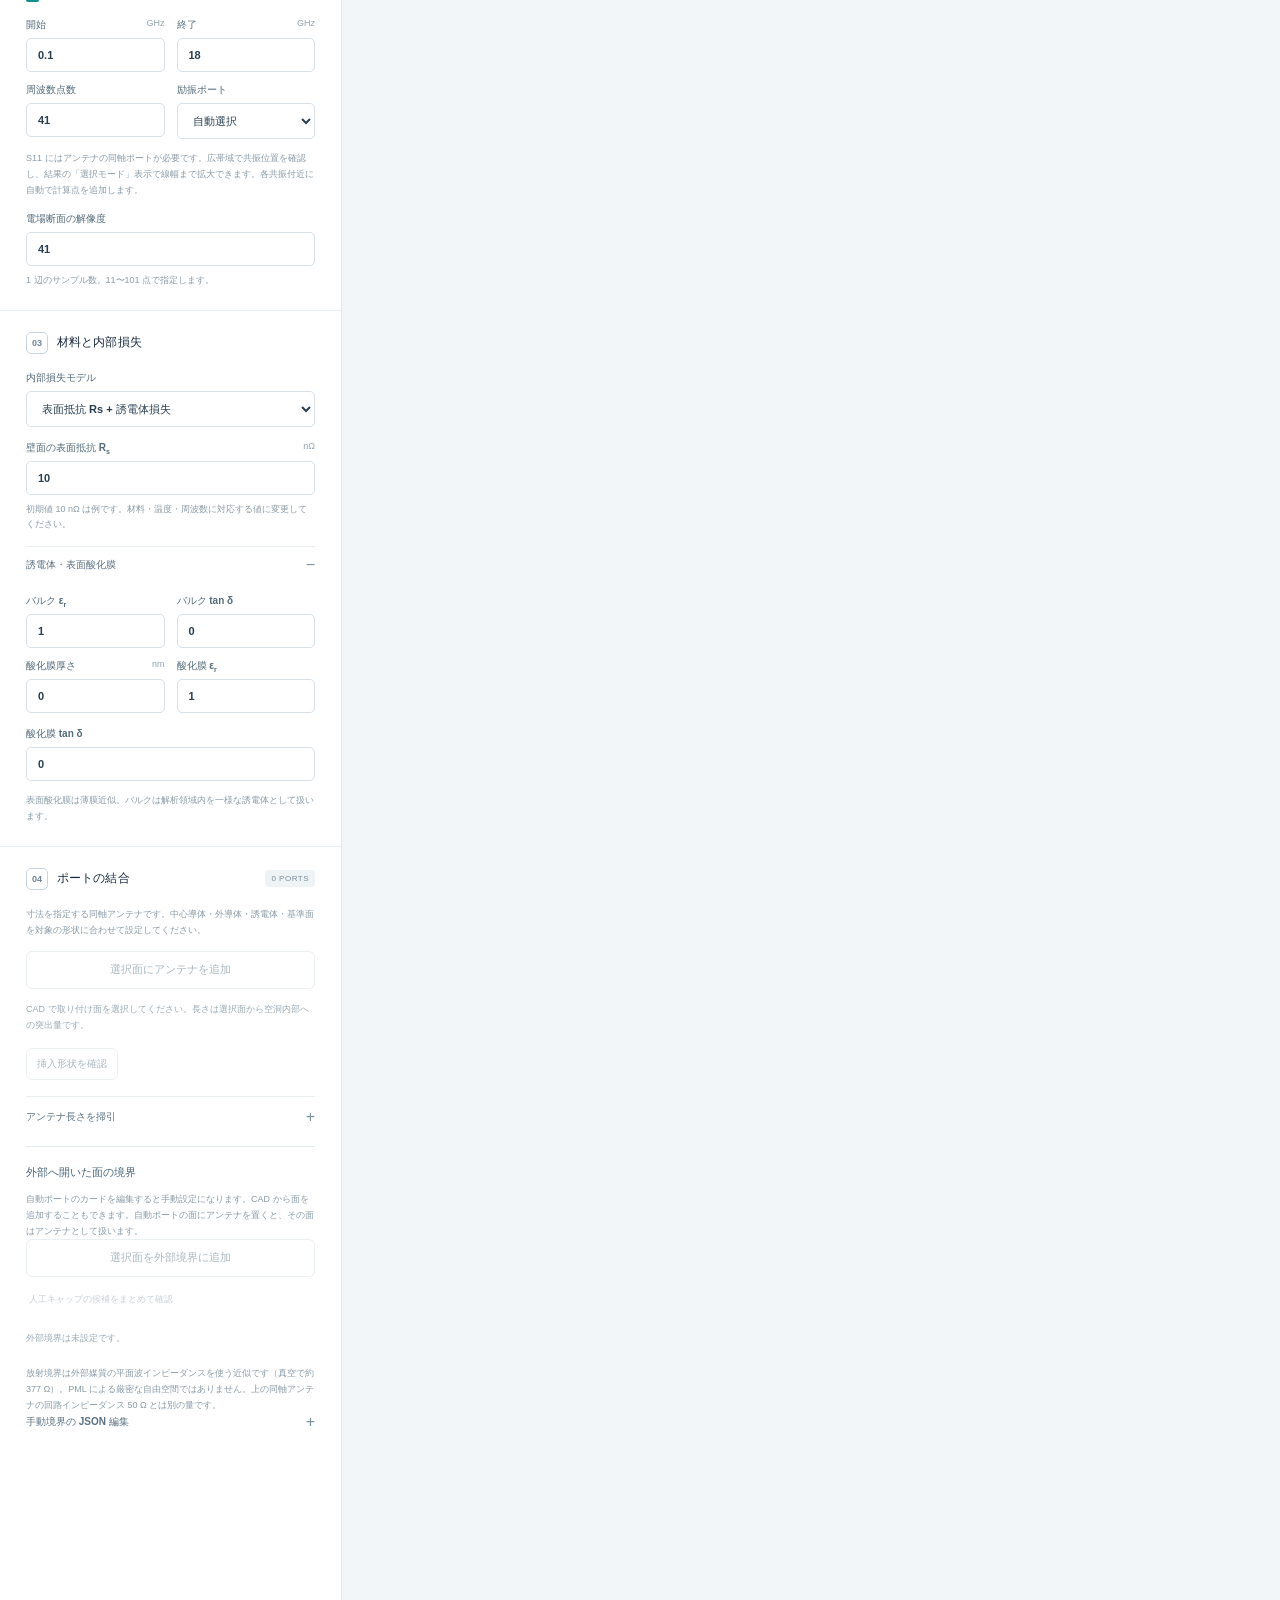
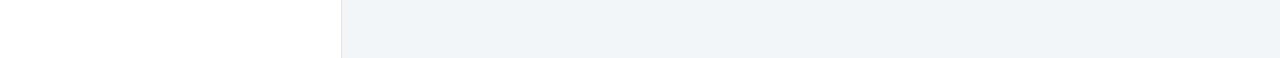
==== commit 2dfaccef: "Select cavity domains automatically and default threads to 80 percent of available CPUs" ====
--- a/static/index.html
+++ b/static/index.html
@@ -25,7 +25,8 @@
         <input id="step-file" type="file" accept=".step,.stp,.txt" hidden>
         <button id="example-button" class="button secondary wide" type="button"><span aria-hidden="true">↳</span> 円筒サンプルを読み込む</button>
         <div id="file-summary" class="file-summary" hidden><span class="file-icon">CAD</span><div><strong id="filename"></strong><small id="file-facts"></small></div><span class="check-icon">✓</span></div>
-        <label class="field">解析する領域<select id="geometry-mode"><option value="metal_void">金属モデルから空隙を抽出</option><option value="vacuum_solid" selected>選択ソリッドを電磁場領域にする</option></select><span class="field-help" id="geometry-mode-help">選択したソリッドを電磁場領域として扱います。サンプルは半径 15 mm・高さ 20 mm の真空円筒です。</span></label>
+        <label class="field">解析する領域<select id="geometry-mode"><option value="auto" selected>形状から自動判定</option><option value="metal_void">金属モデルから空隙を抽出（手動）</option><option value="vacuum_solid">選択ソリッドを電磁場領域にする（手動）</option></select><span class="field-help" id="geometry-mode-help">形状から解析する領域を選びます。読み込み後の判定理由を確認し、必要なら手動で変更できます。</span></label>
+        <div id="domain-detection" class="domain-detection" hidden><strong id="domain-selected"></strong><p id="domain-reason"></p></div>
         <label class="field">ソリッド<select id="solid-index"><option value="0">形状の読み込み後に選択</option></select></label>
         <div id="automatic-openings" class="automatic-openings" hidden>
           <label class="check-field"><input id="auto-openings" type="checkbox"> 抽出した開口を自動で外部ポートにする</label>
@@ -40,7 +41,8 @@
         <label class="field">モードの探索<select id="mode-search"><option value="lowest">低い周波数から探索</option><option value="target">目標周波数付近を探索</option></select></label>
         <div class="field-grid"><label class="field">近傍探索の目標 <span class="unit">GHz</span><input id="target-ghz" type="number" value="8" min="0.001" max="1000" step="any" required></label><label class="field">モード数<input id="n-modes" type="number" value="6" min="1" max="12" step="1" required></label></div>
         <div class="field-grid"><label class="field">最大要素寸法 <span class="unit">mm</span><input id="maxh-mm" type="number" value="2" min="0.1" max="30" step="any" required></label><label class="field">要素次数<select id="order"><option value="1">1 次</option><option value="2" selected>2 次</option><option value="3">3 次</option></select></label></div>
-        <label class="field">計算スレッド数<input id="threads" type="number" value="2" min="1" max="16" step="1" required></label>
+        <label class="field">計算スレッド数<input id="threads" type="number" value="1" min="1" max="1024" step="1" required></label>
+        <p id="threads-help" class="help-note">このPCの CPU 情報を確認しています。取得後に推奨スレッド数を表示します。</p>
         <p class="help-note">損失・participationの積分など、並列化に対応する処理に使います。Pythonが1つ表示されていても内部で複数コアを使います。処理によっては1コアで動きます。</p>
         <p class="help-note">小さいメッシュと高い次数は精度と計算時間に影響します。収束を確かめてから結果を採用してください。</p>
         <div id="memory-panel" class="memory-panel" role="status" aria-live="polite">
--- a/static/style.css
+++ b/static/style.css
@@ -48,3 +48,4 @@
 .memory-panel{margin:15px 0 18px;padding:12px;border:1px solid #dce5e9;border-radius:5px;background:#f8fafb}.memory-panel h3{font-size:10px;color:#4a6678;margin:0 0 5px;font-weight:600}.memory-status{font-size:9px;color:#7a909e;margin:0 0 10px}.memory-facts{margin:0;display:grid;gap:7px}.memory-facts>div{display:flex;justify-content:space-between;align-items:baseline;gap:9px}.memory-facts dt{font-size:9px;color:#718895}.memory-facts dd{font-size:10px;font-variant-numeric:tabular-nums;margin:0;color:#34596d;text-align:right;overflow-wrap:anywhere}.memory-panel .help-note{font-size:8px;margin:9px 0 0}.memory-live{font-size:9px;color:#326f73;margin:10px 0 0;font-variant-numeric:tabular-nums}.memory-help{margin-top:9px}.memory-help summary{font-size:9px;color:#68818e;cursor:pointer}.memory-panel.memory-low{border-color:#dbb995;background:#fffbf6}.memory-low .memory-status,.memory-low .memory-live{color:#9a683c}
 .memory-heading{display:flex;align-items:baseline;justify-content:space-between;gap:10px;margin-bottom:7px}.memory-heading h3{margin:0}.memory-heading .text-button{font-size:9px;margin:0;white-space:nowrap}.memory-heading .text-button:disabled{opacity:.55;cursor:wait}.memory-job{margin-top:13px;padding:12px 0 0;border-top:1px solid #d8e2e7}.memory-job .memory-facts{margin-top:10px}.memory-job.memory-low h3{color:#9a683c}.memory-job .help-note{overflow-wrap:anywhere}.app-version{font-size:9px;color:#78909f;white-space:nowrap}
 .automatic-openings{margin-top:15px;padding:12px;border:1px solid #dce5e9;border-radius:5px;background:#f8fafb}.automatic-openings>.check-field{font-size:10px;line-height:1.7;align-items:flex-start}.auto-openings-list{display:flex;flex-direction:column;gap:7px;margin-top:10px}.auto-opening-row{display:flex;align-items:center;gap:10px;font-size:9px;color:#718895}.auto-opening-row .text-button{font-size:9px;margin:0}.auto-opening-row .text-button:last-child{margin-left:auto}.auto-opening-row .text-button:disabled{opacity:.4;cursor:default}.port-origin{font-size:8px;color:#8b784e}.port-card>.text-button{font-size:9px;margin:3px 0 10px}.automatic-openings .help-note{font-size:8px}
+.domain-detection{border-left:2px solid #95bab8;margin:10px 0 14px;padding:4px 0 4px 10px;color:#526f7c}.domain-detection strong{font-size:10px;font-weight:600;line-height:1.7}.domain-detection p{font-size:9px;line-height:1.8;margin:5px 0 0}
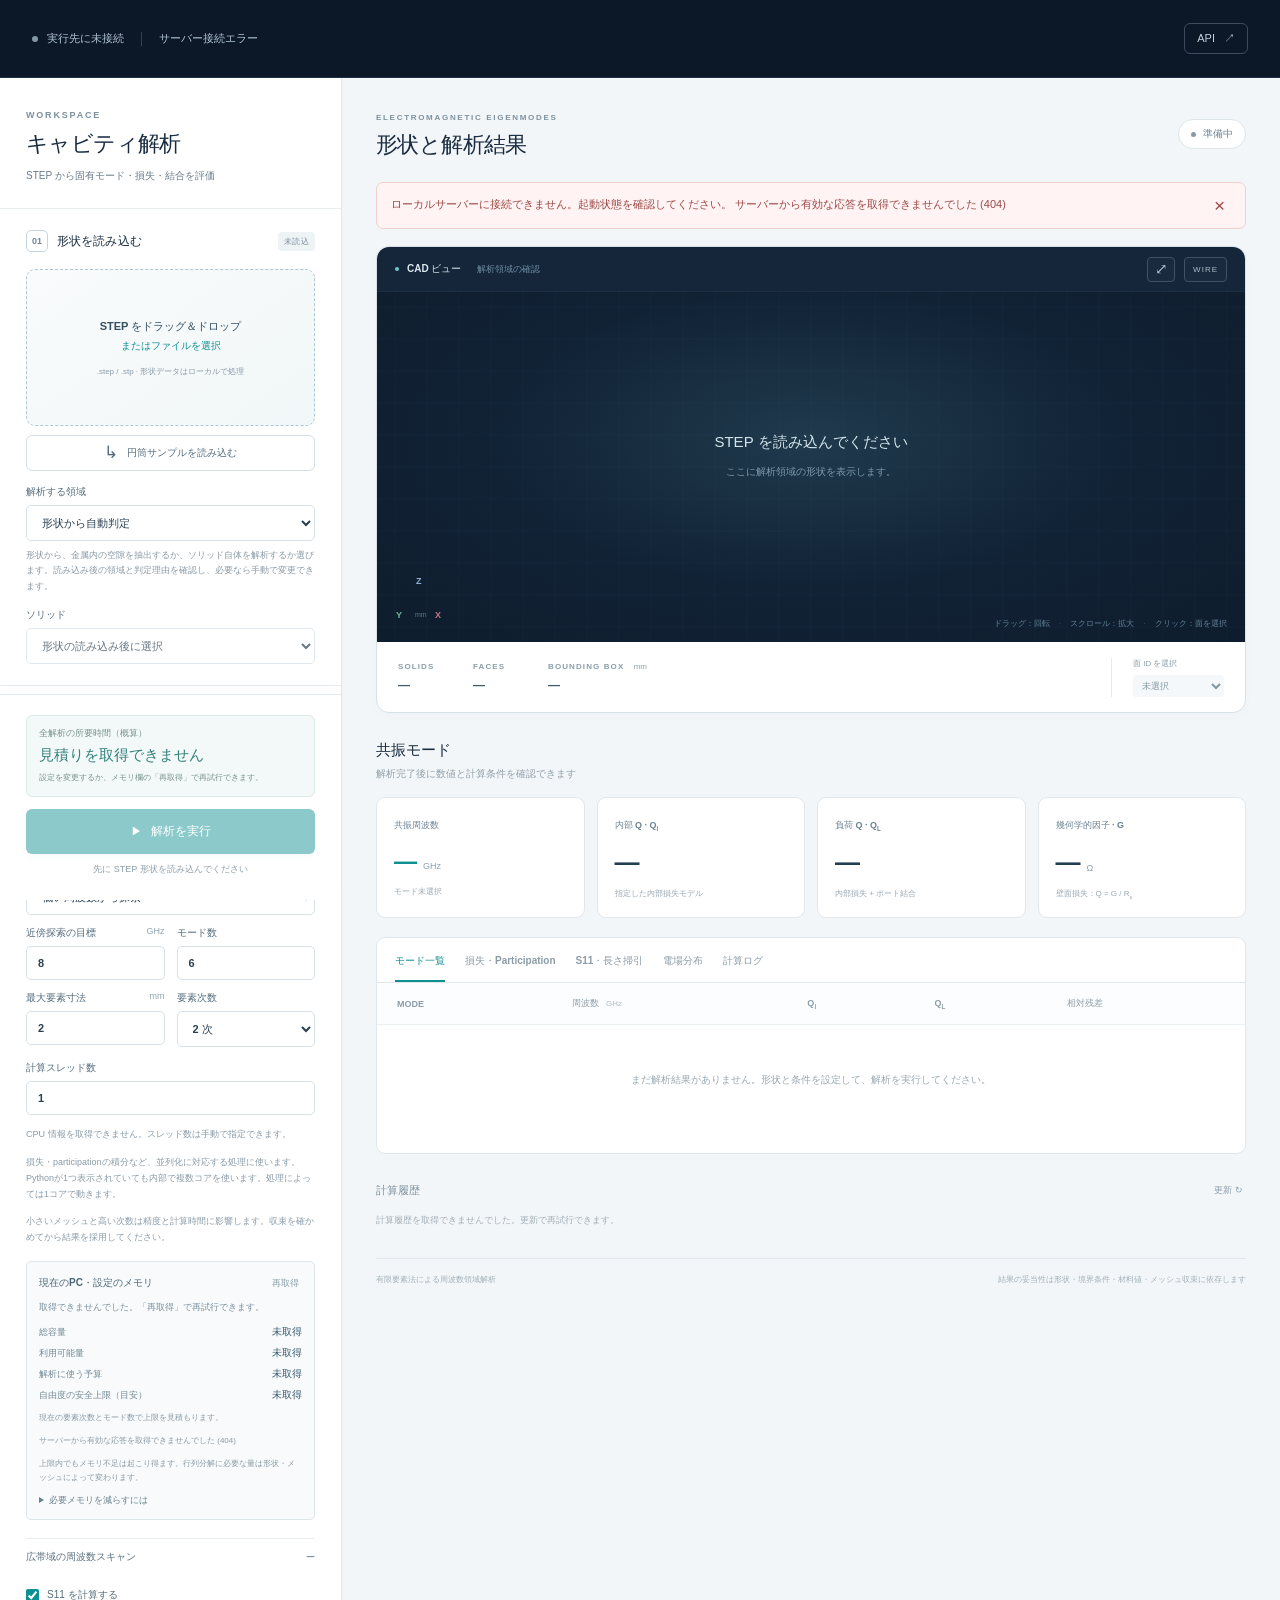
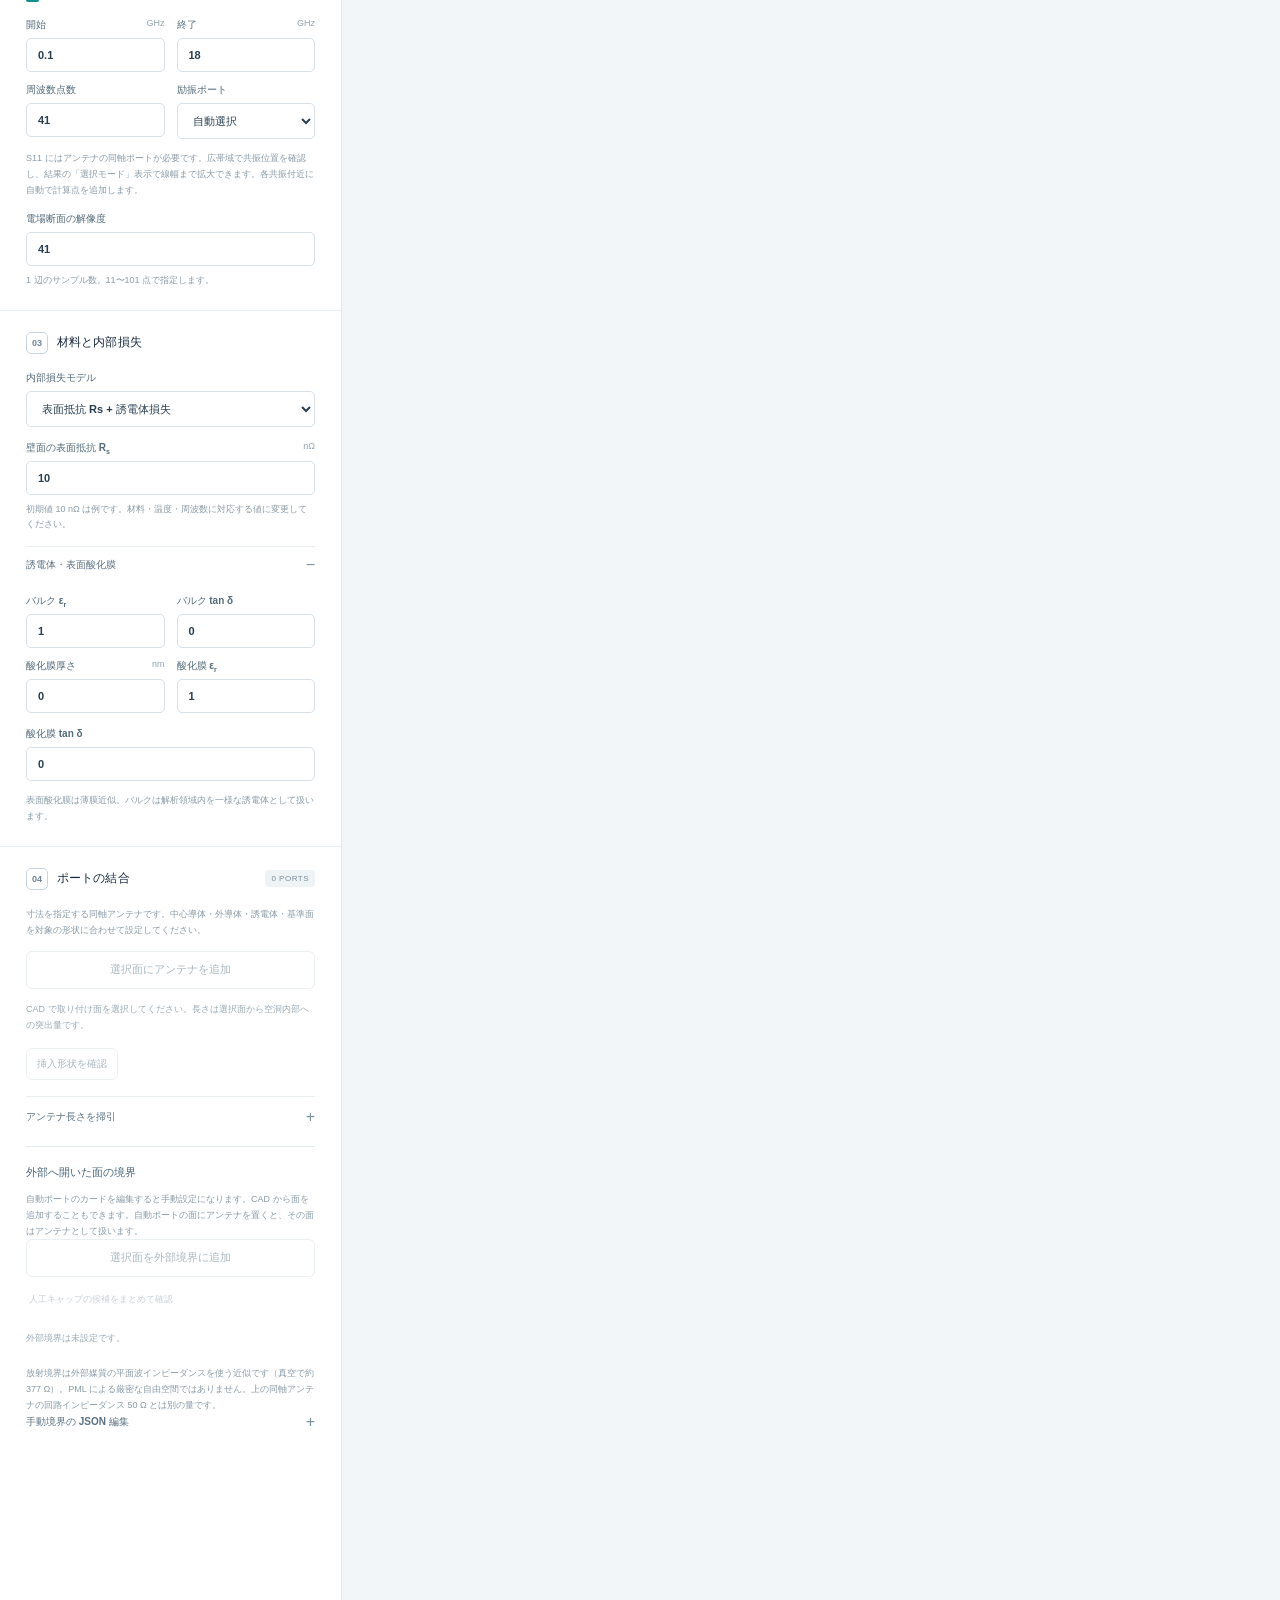
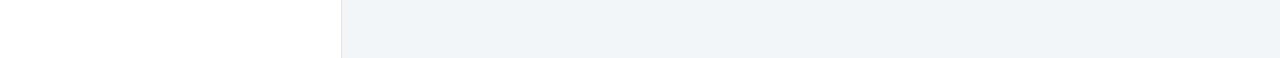
==== commit 29366d9e: "Fix live runtime ETA card and rename Mac app to CavityFEM" ====
--- a/static/index.html
+++ b/static/index.html
@@ -5,7 +5,7 @@
   <meta name="viewport" content="width=device-width,initial-scale=1">
   <meta name="theme-color" content="#0c1728">
   <meta name="robots" content="noindex,nofollow">
-  <title>キャビティ FEM 解析</title>
+  <title>CavityFEM</title>
   <link rel="stylesheet" href="/static/style.css?v=__ASSET_VERSION__">
   <script src="/static/app.js?v=__ASSET_VERSION__" defer></script>
 </head>
